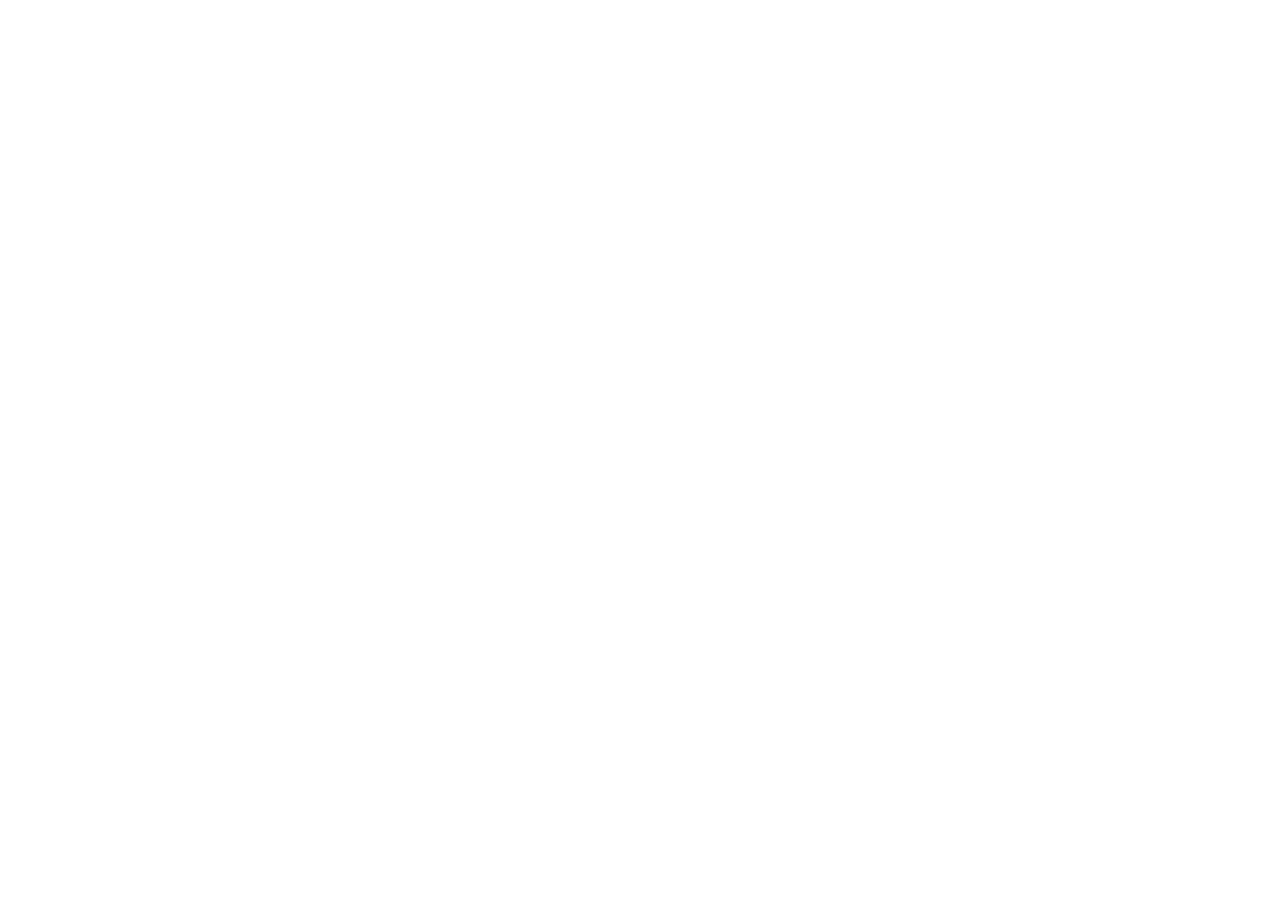
==== index.html @ 369bf156 "初始化项目" ====
<!DOCTYPE html>
<html lang="en">

<head>
    <meta charset="UTF-8">
    <meta name="viewport" content="width=device-width, initial-scale=1.0">
    <meta http-equiv="X-UA-Compatible" content="ie=edge">
    <title>Document</title>
</head>

<body>

</body>

</html>
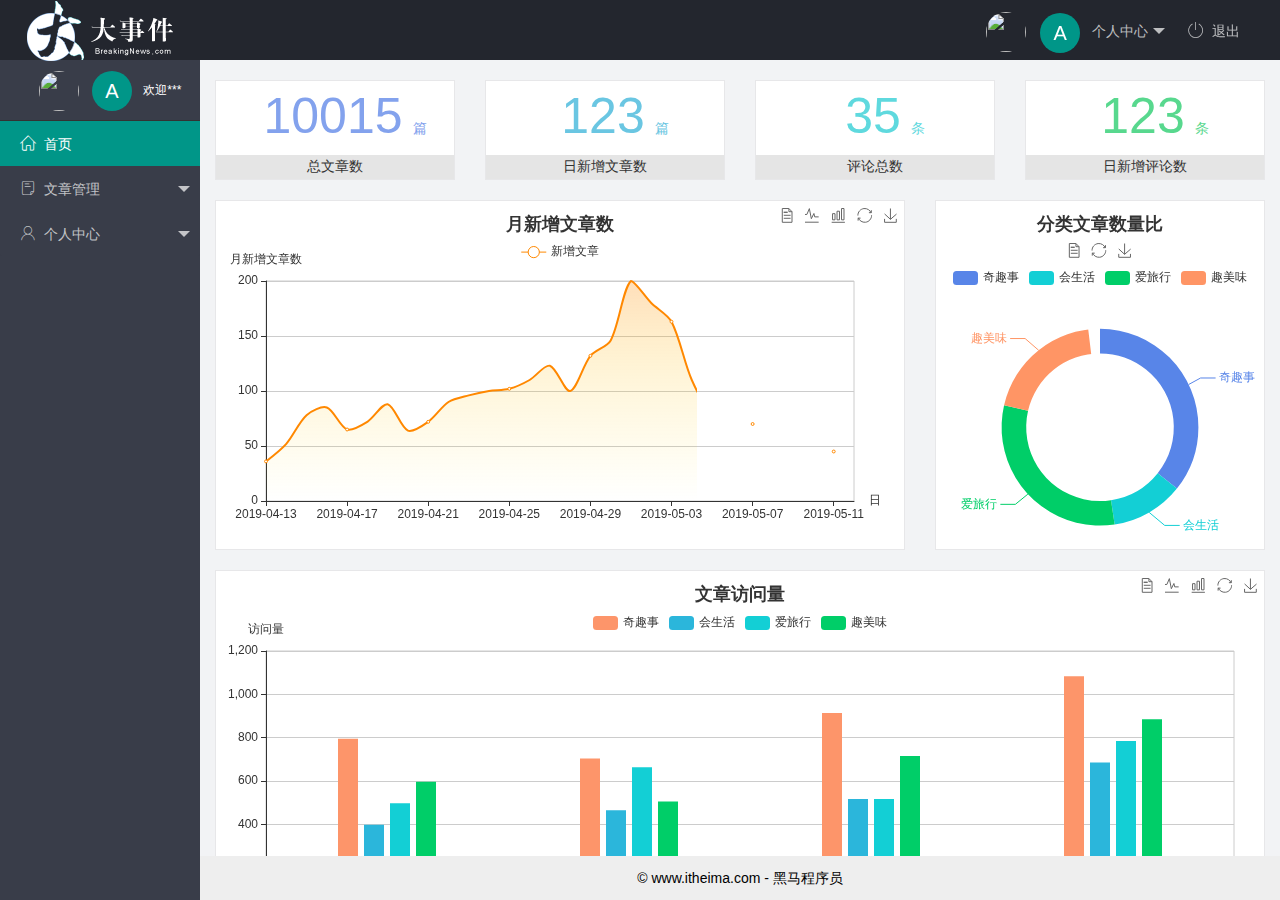
==== commit c6e586c5: "首页功能开发完成" ====
--- a/index.html
+++ b/index.html
@@ -2,14 +2,99 @@
 <html lang="en">
 
 <head>
-    <meta charset="UTF-8">
-    <meta name="viewport" content="width=device-width, initial-scale=1.0">
-    <meta http-equiv="X-UA-Compatible" content="ie=edge">
-    <title>Document</title>
+    <meta charset="UTF-8" />
+    <meta name="viewport" content="width=device-width, initial-scale=1.0" />
+    <title>后台主页</title>
+    <!-- 导入 layui 的样式表 -->
+    <link rel="stylesheet" href="assets/lib/layui/css/layui.css" />
+    <link rel="stylesheet" href="assets/css/index.css">
+    <link rel="stylesheet" href="assets/fonts/iconfont.css">
 </head>
 
-<body>
+<body class="layui-layout-body">
+    <div class="layui-layout layui-layout-admin">
+        <div class="layui-header">
+            <div class="layui-logo">
+                <img src="assets/images/logo.png" alt="" />
+            </div>
+            <!-- 头部区域（可配合layui已有的水平导航） -->
+            <ul class="layui-nav layui-layout-right">
+                <li class="layui-nav-item">
+                    <a href="javascript:;" class="userinfo">
+                        <img src="http://t.cn/RCzsdCq" class="layui-nav-img" />
+                        <span class="text-avatar">A</span>
+                        个人中心
+                    </a>
+                    <dl class="layui-nav-child">
+                        <dd><a href="">基本资料</a></dd>
+                        <dd><a href="">更换头像</a></dd>
+                        <dd><a href="">重置密码</a></dd>
+                    </dl>
+                </li>
+                <li class="layui-nav-item"><a href="javascript:;" id="loginOut"><span
+                            class="iconfont icon-tuichu"></span>退出</a></li>
+            </ul>
+        </div>
 
+        <div class="layui-side layui-bg-black">
+            <div class="layui-side-scroll">
+                <div class="userinfo">
+                    <img src="http://t.cn/RCzsdCq" class="layui-nav-img" />
+                    <span class="text-avatar">A</span>
+                    <span class="text-inner">欢迎***</span>
+                </div>
+                <!-- 左侧导航区域（可配合layui已有的垂直导航） -->
+                <ul class="layui-nav layui-nav-tree" lay-shrink="all">
+                    <li class="layui-nav-item layui-this">
+                        <a href="home/dashboard.html" target="fm"><span class="iconfont icon-home"></span>首页</a>
+                    </li>
+                    <li class="layui-nav-item">
+                        <a class="" href="javascript:;"><span class="iconfont icon-16"></span>文章管理</a>
+                        <dl class="layui-nav-child">
+                            <dd>
+                                <a href="javascript:;"><i class="layui-icon layui-icon-app"></i> 文章类别</a>
+                            </dd>
+                            <dd>
+                                <a href="javascript:;"><i class="layui-icon layui-icon-list"></i> 文章列表</a>
+                            </dd>
+                            <dd>
+                                <a href="javascript:;"><i class="layui-icon layui-icon-release"></i> 发布文章</a>
+                            </dd>
+                        </dl>
+                    </li>
+                    <li class="layui-nav-item">
+                        <a href="javascript:;"><span class="iconfont icon-user"></span>个人中心</a>
+                        <dl class="layui-nav-child">
+                            <dd>
+                                <a href="javascript:;"><i class="layui-icon layui-icon-file-b"></i> 基本资料</a>
+                            </dd>
+                            <dd>
+                                <a href="javascript:;"><i class="layui-icon layui-icon-face-smile-b"></i> 更换头像</a>
+                            </dd>
+                            <dd>
+                                <a href="javascript:;"><i class="layui-icon layui-icon-password"></i> 重置密码</a>
+                            </dd>
+                        </dl>
+                    </li>
+                </ul>
+            </div>
+        </div>
+
+        <div class="layui-body">
+            <!-- 内容主体区域 -->
+            <iframe src="home/dashboard.html" name="fm" frameborder="0"></iframe>
+        </div>
+
+        <div class="layui-footer">
+            <!-- 底部固定区域 -->
+            © www.itheima.com - 黑马程序员
+        </div>
+    </div>
+    <!-- 导入 layui 的JS文件 -->
+    <script src="assets/lib/layui/layui.all.js"></script>
+    <script src="assets/lib/jquery.js"></script>
+    <script src="assets/js/baseAPI.js"></script>
+    <script src="assets/js/index.js"></script>
 </body>
 
 </html>--- a/assets/lib/layui/css/layui.css
+++ b/assets/lib/layui/css/layui.css
@@ -0,0 +1,2 @@
+/** layui-v2.5.5 MIT License By https://www.layui.com */
+ .layui-inline,img{display:inline-block;vertical-align:middle}h1,h2,h3,h4,h5,h6{font-weight:400}.layui-edge,.layui-header,.layui-inline,.layui-main{position:relative}.layui-body,.layui-edge,.layui-elip{overflow:hidden}.layui-btn,.layui-edge,.layui-inline,img{vertical-align:middle}.layui-btn,.layui-disabled,.layui-icon,.layui-unselect{-moz-user-select:none;-webkit-user-select:none;-ms-user-select:none}.layui-elip,.layui-form-checkbox span,.layui-form-pane .layui-form-label{text-overflow:ellipsis;white-space:nowrap}.layui-breadcrumb,.layui-tree-btnGroup{visibility:hidden}blockquote,body,button,dd,div,dl,dt,form,h1,h2,h3,h4,h5,h6,input,li,ol,p,pre,td,textarea,th,ul{margin:0;padding:0;-webkit-tap-highlight-color:rgba(0,0,0,0)}a:active,a:hover{outline:0}img{border:none}li{list-style:none}table{border-collapse:collapse;border-spacing:0}h4,h5,h6{font-size:100%}button,input,optgroup,option,select,textarea{font-family:inherit;font-size:inherit;font-style:inherit;font-weight:inherit;outline:0}pre{white-space:pre-wrap;white-space:-moz-pre-wrap;white-space:-pre-wrap;white-space:-o-pre-wrap;word-wrap:break-word}body{line-height:24px;font:14px Helvetica Neue,Helvetica,PingFang SC,Tahoma,Arial,sans-serif}hr{height:1px;margin:10px 0;border:0;clear:both}a{color:#333;text-decoration:none}a:hover{color:#777}a cite{font-style:normal;*cursor:pointer}.layui-border-box,.layui-border-box *{box-sizing:border-box}.layui-box,.layui-box *{box-sizing:content-box}.layui-clear{clear:both;*zoom:1}.layui-clear:after{content:'\20';clear:both;*zoom:1;display:block;height:0}.layui-inline{*display:inline;*zoom:1}.layui-edge{display:inline-block;width:0;height:0;border-width:6px;border-style:dashed;border-color:transparent}.layui-edge-top{top:-4px;border-bottom-color:#999;border-bottom-style:solid}.layui-edge-right{border-left-color:#999;border-left-style:solid}.layui-edge-bottom{top:2px;border-top-color:#999;border-top-style:solid}.layui-edge-left{border-right-color:#999;border-right-style:solid}.layui-disabled,.layui-disabled:hover{color:#d2d2d2!important;cursor:not-allowed!important}.layui-circle{border-radius:100%}.layui-show{display:block!important}.layui-hide{display:none!important}@font-face{font-family:layui-icon;src:url(../font/iconfont.eot?v=250);src:url(../font/iconfont.eot?v=250#iefix) format('embedded-opentype'),url(../font/iconfont.woff2?v=250) format('woff2'),url(../font/iconfont.woff?v=250) format('woff'),url(../font/iconfont.ttf?v=250) format('truetype'),url(../font/iconfont.svg?v=250#layui-icon) format('svg')}.layui-icon{font-family:layui-icon!important;font-size:16px;font-style:normal;-webkit-font-smoothing:antialiased;-moz-osx-font-smoothing:grayscale}.layui-icon-reply-fill:before{content:"\e611"}.layui-icon-set-fill:before{content:"\e614"}.layui-icon-menu-fill:before{content:"\e60f"}.layui-icon-search:before{content:"\e615"}.layui-icon-share:before{content:"\e641"}.layui-icon-set-sm:before{content:"\e620"}.layui-icon-engine:before{content:"\e628"}.layui-icon-close:before{content:"\1006"}.layui-icon-close-fill:before{content:"\1007"}.layui-icon-chart-screen:before{content:"\e629"}.layui-icon-star:before{content:"\e600"}.layui-icon-circle-dot:before{content:"\e617"}.layui-icon-chat:before{content:"\e606"}.layui-icon-release:before{content:"\e609"}.layui-icon-list:before{content:"\e60a"}.layui-icon-chart:before{content:"\e62c"}.layui-icon-ok-circle:before{content:"\1005"}.layui-icon-layim-theme:before{content:"\e61b"}.layui-icon-table:before{content:"\e62d"}.layui-icon-right:before{content:"\e602"}.layui-icon-left:before{content:"\e603"}.layui-icon-cart-simple:before{content:"\e698"}.layui-icon-face-cry:before{content:"\e69c"}.layui-icon-face-smile:before{content:"\e6af"}.layui-icon-survey:before{content:"\e6b2"}.layui-icon-tree:before{content:"\e62e"}.layui-icon-upload-circle:before{content:"\e62f"}.layui-icon-add-circle:before{content:"\e61f"}.layui-icon-download-circle:before{content:"\e601"}.layui-icon-templeate-1:before{content:"\e630"}.layui-icon-util:before{content:"\e631"}.layui-icon-face-surprised:before{content:"\e664"}.layui-icon-edit:before{content:"\e642"}.layui-icon-speaker:before{content:"\e645"}.layui-icon-down:before{content:"\e61a"}.layui-icon-file:before{content:"\e621"}.layui-icon-layouts:before{content:"\e632"}.layui-icon-rate-half:before{content:"\e6c9"}.layui-icon-add-circle-fine:before{content:"\e608"}.layui-icon-prev-circle:before{content:"\e633"}.layui-icon-read:before{content:"\e705"}.layui-icon-404:before{content:"\e61c"}.layui-icon-carousel:before{content:"\e634"}.layui-icon-help:before{content:"\e607"}.layui-icon-code-circle:before{content:"\e635"}.layui-icon-water:before{content:"\e636"}.layui-icon-username:before{content:"\e66f"}.layui-icon-find-fill:before{content:"\e670"}.layui-icon-about:before{content:"\e60b"}.layui-icon-location:before{content:"\e715"}.layui-icon-up:before{content:"\e619"}.layui-icon-pause:before{content:"\e651"}.layui-icon-date:before{content:"\e637"}.layui-icon-layim-uploadfile:before{content:"\e61d"}.layui-icon-delete:before{content:"\e640"}.layui-icon-play:before{content:"\e652"}.layui-icon-top:before{content:"\e604"}.layui-icon-friends:before{content:"\e612"}.layui-icon-refresh-3:before{content:"\e9aa"}.layui-icon-ok:before{content:"\e605"}.layui-icon-layer:before{content:"\e638"}.layui-icon-face-smile-fine:before{content:"\e60c"}.layui-icon-dollar:before{content:"\e659"}.layui-icon-group:before{content:"\e613"}.layui-icon-layim-download:before{content:"\e61e"}.layui-icon-picture-fine:before{content:"\e60d"}.layui-icon-link:before{content:"\e64c"}.layui-icon-diamond:before{content:"\e735"}.layui-icon-log:before{content:"\e60e"}.layui-icon-rate-solid:before{content:"\e67a"}.layui-icon-fonts-del:before{content:"\e64f"}.layui-icon-unlink:before{content:"\e64d"}.layui-icon-fonts-clear:before{content:"\e639"}.layui-icon-triangle-r:before{content:"\e623"}.layui-icon-circle:before{content:"\e63f"}.layui-icon-radio:before{content:"\e643"}.layui-icon-align-center:before{content:"\e647"}.layui-icon-align-right:before{content:"\e648"}.layui-icon-align-left:before{content:"\e649"}.layui-icon-loading-1:before{content:"\e63e"}.layui-icon-return:before{content:"\e65c"}.layui-icon-fonts-strong:before{content:"\e62b"}.layui-icon-upload:before{content:"\e67c"}.layui-icon-dialogue:before{content:"\e63a"}.layui-icon-video:before{content:"\e6ed"}.layui-icon-headset:before{content:"\e6fc"}.layui-icon-cellphone-fine:before{content:"\e63b"}.layui-icon-add-1:before{content:"\e654"}.layui-icon-face-smile-b:before{content:"\e650"}.layui-icon-fonts-html:before{content:"\e64b"}.layui-icon-form:before{content:"\e63c"}.layui-icon-cart:before{content:"\e657"}.layui-icon-camera-fill:before{content:"\e65d"}.layui-icon-tabs:before{content:"\e62a"}.layui-icon-fonts-code:before{content:"\e64e"}.layui-icon-fire:before{content:"\e756"}.layui-icon-set:before{content:"\e716"}.layui-icon-fonts-u:before{content:"\e646"}.layui-icon-triangle-d:before{content:"\e625"}.layui-icon-tips:before{content:"\e702"}.layui-icon-picture:before{content:"\e64a"}.layui-icon-more-vertical:before{content:"\e671"}.layui-icon-flag:before{content:"\e66c"}.layui-icon-loading:before{content:"\e63d"}.layui-icon-fonts-i:before{content:"\e644"}.layui-icon-refresh-1:before{content:"\e666"}.layui-icon-rmb:before{content:"\e65e"}.layui-icon-home:before{content:"\e68e"}.layui-icon-user:before{content:"\e770"}.layui-icon-notice:before{content:"\e667"}.layui-icon-login-weibo:before{content:"\e675"}.layui-icon-voice:before{content:"\e688"}.layui-icon-upload-drag:before{content:"\e681"}.layui-icon-login-qq:before{content:"\e676"}.layui-icon-snowflake:before{content:"\e6b1"}.layui-icon-file-b:before{content:"\e655"}.layui-icon-template:before{content:"\e663"}.layui-icon-auz:before{content:"\e672"}.layui-icon-console:before{content:"\e665"}.layui-icon-app:before{content:"\e653"}.layui-icon-prev:before{content:"\e65a"}.layui-icon-website:before{content:"\e7ae"}.layui-icon-next:before{content:"\e65b"}.layui-icon-component:before{content:"\e857"}.layui-icon-more:before{content:"\e65f"}.layui-icon-login-wechat:before{content:"\e677"}.layui-icon-shrink-right:before{content:"\e668"}.layui-icon-spread-left:before{content:"\e66b"}.layui-icon-camera:before{content:"\e660"}.layui-icon-note:before{content:"\e66e"}.layui-icon-refresh:before{content:"\e669"}.layui-icon-female:before{content:"\e661"}.layui-icon-male:before{content:"\e662"}.layui-icon-password:before{content:"\e673"}.layui-icon-senior:before{content:"\e674"}.layui-icon-theme:before{content:"\e66a"}.layui-icon-tread:before{content:"\e6c5"}.layui-icon-praise:before{content:"\e6c6"}.layui-icon-star-fill:before{content:"\e658"}.layui-icon-rate:before{content:"\e67b"}.layui-icon-template-1:before{content:"\e656"}.layui-icon-vercode:before{content:"\e679"}.layui-icon-cellphone:before{content:"\e678"}.layui-icon-screen-full:before{content:"\e622"}.layui-icon-screen-restore:before{content:"\e758"}.layui-icon-cols:before{content:"\e610"}.layui-icon-export:before{content:"\e67d"}.layui-icon-print:before{content:"\e66d"}.layui-icon-slider:before{content:"\e714"}.layui-icon-addition:before{content:"\e624"}.layui-icon-subtraction:before{content:"\e67e"}.layui-icon-service:before{content:"\e626"}.layui-icon-transfer:before{content:"\e691"}.layui-main{width:1140px;margin:0 auto}.layui-header{z-index:1000;height:60px}.layui-header a:hover{transition:all .5s;-webkit-transition:all .5s}.layui-side{position:fixed;left:0;top:0;bottom:0;z-index:999;width:200px;overflow-x:hidden}.layui-side-scroll{position:relative;width:220px;height:100%;overflow-x:hidden}.layui-body{position:absolute;left:200px;right:0;top:0;bottom:0;z-index:998;width:auto;overflow-y:auto;box-sizing:border-box}.layui-layout-body{overflow:hidden}.layui-layout-admin .layui-header{background-color:#23262E}.layui-layout-admin .layui-side{top:60px;width:200px;overflow-x:hidden}.layui-layout-admin .layui-body{position:fixed;top:60px;bottom:44px}.layui-layout-admin .layui-main{width:auto;margin:0 15px}.layui-layout-admin .layui-footer{position:fixed;left:200px;right:0;bottom:0;height:44px;line-height:44px;padding:0 15px;background-color:#eee}.layui-layout-admin .layui-logo{position:absolute;left:0;top:0;width:200px;height:100%;line-height:60px;text-align:center;color:#009688;font-size:16px}.layui-layout-admin .layui-header .layui-nav{background:0 0}.layui-layout-left{position:absolute!important;left:200px;top:0}.layui-layout-right{position:absolute!important;right:0;top:0}.layui-container{position:relative;margin:0 auto;padding:0 15px;box-sizing:border-box}.layui-fluid{position:relative;margin:0 auto;padding:0 15px}.layui-row:after,.layui-row:before{content:'';display:block;clear:both}.layui-col-lg1,.layui-col-lg10,.layui-col-lg11,.layui-col-lg12,.layui-col-lg2,.layui-col-lg3,.layui-col-lg4,.layui-col-lg5,.layui-col-lg6,.layui-col-lg7,.layui-col-lg8,.layui-col-lg9,.layui-col-md1,.layui-col-md10,.layui-col-md11,.layui-col-md12,.layui-col-md2,.layui-col-md3,.layui-col-md4,.layui-col-md5,.layui-col-md6,.layui-col-md7,.layui-col-md8,.layui-col-md9,.layui-col-sm1,.layui-col-sm10,.layui-col-sm11,.layui-col-sm12,.layui-col-sm2,.layui-col-sm3,.layui-col-sm4,.layui-col-sm5,.layui-col-sm6,.layui-col-sm7,.layui-col-sm8,.layui-col-sm9,.layui-col-xs1,.layui-col-xs10,.layui-col-xs11,.layui-col-xs12,.layui-col-xs2,.layui-col-xs3,.layui-col-xs4,.layui-col-xs5,.layui-col-xs6,.layui-col-xs7,.layui-col-xs8,.layui-col-xs9{position:relative;display:block;box-sizing:border-box}.layui-col-xs1,.layui-col-xs10,.layui-col-xs11,.layui-col-xs12,.layui-col-xs2,.layui-col-xs3,.layui-col-xs4,.layui-col-xs5,.layui-col-xs6,.layui-col-xs7,.layui-col-xs8,.layui-col-xs9{float:left}.layui-col-xs1{width:8.33333333%}.layui-col-xs2{width:16.66666667%}.layui-col-xs3{width:25%}.layui-col-xs4{width:33.33333333%}.layui-col-xs5{width:41.66666667%}.layui-col-xs6{width:50%}.layui-col-xs7{width:58.33333333%}.layui-col-xs8{width:66.66666667%}.layui-col-xs9{width:75%}.layui-col-xs10{width:83.33333333%}.layui-col-xs11{width:91.66666667%}.layui-col-xs12{width:100%}.layui-col-xs-offset1{margin-left:8.33333333%}.layui-col-xs-offset2{margin-left:16.66666667%}.layui-col-xs-offset3{margin-left:25%}.layui-col-xs-offset4{margin-left:33.33333333%}.layui-col-xs-offset5{margin-left:41.66666667%}.layui-col-xs-offset6{margin-left:50%}.layui-col-xs-offset7{margin-left:58.33333333%}.layui-col-xs-offset8{margin-left:66.66666667%}.layui-col-xs-offset9{margin-left:75%}.layui-col-xs-offset10{margin-left:83.33333333%}.layui-col-xs-offset11{margin-left:91.66666667%}.layui-col-xs-offset12{margin-left:100%}@media screen and (max-width:768px){.layui-hide-xs{display:none!important}.layui-show-xs-block{display:block!important}.layui-show-xs-inline{display:inline!important}.layui-show-xs-inline-block{display:inline-block!important}}@media screen and (min-width:768px){.layui-container{width:750px}.layui-hide-sm{display:none!important}.layui-show-sm-block{display:block!important}.layui-show-sm-inline{display:inline!important}.layui-show-sm-inline-block{display:inline-block!important}.layui-col-sm1,.layui-col-sm10,.layui-col-sm11,.layui-col-sm12,.layui-col-sm2,.layui-col-sm3,.layui-col-sm4,.layui-col-sm5,.layui-col-sm6,.layui-col-sm7,.layui-col-sm8,.layui-col-sm9{float:left}.layui-col-sm1{width:8.33333333%}.layui-col-sm2{width:16.66666667%}.layui-col-sm3{width:25%}.layui-col-sm4{width:33.33333333%}.layui-col-sm5{width:41.66666667%}.layui-col-sm6{width:50%}.layui-col-sm7{width:58.33333333%}.layui-col-sm8{width:66.66666667%}.layui-col-sm9{width:75%}.layui-col-sm10{width:83.33333333%}.layui-col-sm11{width:91.66666667%}.layui-col-sm12{width:100%}.layui-col-sm-offset1{margin-left:8.33333333%}.layui-col-sm-offset2{margin-left:16.66666667%}.layui-col-sm-offset3{margin-left:25%}.layui-col-sm-offset4{margin-left:33.33333333%}.layui-col-sm-offset5{margin-left:41.66666667%}.layui-col-sm-offset6{margin-left:50%}.layui-col-sm-offset7{margin-left:58.33333333%}.layui-col-sm-offset8{margin-left:66.66666667%}.layui-col-sm-offset9{margin-left:75%}.layui-col-sm-offset10{margin-left:83.33333333%}.layui-col-sm-offset11{margin-left:91.66666667%}.layui-col-sm-offset12{margin-left:100%}}@media screen and (min-width:992px){.layui-container{width:970px}.layui-hide-md{display:none!important}.layui-show-md-block{display:block!important}.layui-show-md-inline{display:inline!important}.layui-show-md-inline-block{display:inline-block!important}.layui-col-md1,.layui-col-md10,.layui-col-md11,.layui-col-md12,.layui-col-md2,.layui-col-md3,.layui-col-md4,.layui-col-md5,.layui-col-md6,.layui-col-md7,.layui-col-md8,.layui-col-md9{float:left}.layui-col-md1{width:8.33333333%}.layui-col-md2{width:16.66666667%}.layui-col-md3{width:25%}.layui-col-md4{width:33.33333333%}.layui-col-md5{width:41.66666667%}.layui-col-md6{width:50%}.layui-col-md7{width:58.33333333%}.layui-col-md8{width:66.66666667%}.layui-col-md9{width:75%}.layui-col-md10{width:83.33333333%}.layui-col-md11{width:91.66666667%}.layui-col-md12{width:100%}.layui-col-md-offset1{margin-left:8.33333333%}.layui-col-md-offset2{margin-left:16.66666667%}.layui-col-md-offset3{margin-left:25%}.layui-col-md-offset4{margin-left:33.33333333%}.layui-col-md-offset5{margin-left:41.66666667%}.layui-col-md-offset6{margin-left:50%}.layui-col-md-offset7{margin-left:58.33333333%}.layui-col-md-offset8{margin-left:66.66666667%}.layui-col-md-offset9{margin-left:75%}.layui-col-md-offset10{margin-left:83.33333333%}.layui-col-md-offset11{margin-left:91.66666667%}.layui-col-md-offset12{margin-left:100%}}@media screen and (min-width:1200px){.layui-container{width:1170px}.layui-hide-lg{display:none!important}.layui-show-lg-block{display:block!important}.layui-show-lg-inline{display:inline!important}.layui-show-lg-inline-block{display:inline-block!important}.layui-col-lg1,.layui-col-lg10,.layui-col-lg11,.layui-col-lg12,.layui-col-lg2,.layui-col-lg3,.layui-col-lg4,.layui-col-lg5,.layui-col-lg6,.layui-col-lg7,.layui-col-lg8,.layui-col-lg9{float:left}.layui-col-lg1{width:8.33333333%}.layui-col-lg2{width:16.66666667%}.layui-col-lg3{width:25%}.layui-col-lg4{width:33.33333333%}.layui-col-lg5{width:41.66666667%}.layui-col-lg6{width:50%}.layui-col-lg7{width:58.33333333%}.layui-col-lg8{width:66.66666667%}.layui-col-lg9{width:75%}.layui-col-lg10{width:83.33333333%}.layui-col-lg11{width:91.66666667%}.layui-col-lg12{width:100%}.layui-col-lg-offset1{margin-left:8.33333333%}.layui-col-lg-offset2{margin-left:16.66666667%}.layui-col-lg-offset3{margin-left:25%}.layui-col-lg-offset4{margin-left:33.33333333%}.layui-col-lg-offset5{margin-left:41.66666667%}.layui-col-lg-offset6{margin-left:50%}.layui-col-lg-offset7{margin-left:58.33333333%}.layui-col-lg-offset8{margin-left:66.66666667%}.layui-col-lg-offset9{margin-left:75%}.layui-col-lg-offset10{margin-left:83.33333333%}.layui-col-lg-offset11{margin-left:91.66666667%}.layui-col-lg-offset12{margin-left:100%}}.layui-col-space1{margin:-.5px}.layui-col-space1>*{padding:.5px}.layui-col-space3{margin:-1.5px}.layui-col-space3>*{padding:1.5px}.layui-col-space5{margin:-2.5px}.layui-col-space5>*{padding:2.5px}.layui-col-space8{margin:-3.5px}.layui-col-space8>*{padding:3.5px}.layui-col-space10{margin:-5px}.layui-col-space10>*{padding:5px}.layui-col-space12{margin:-6px}.layui-col-space12>*{padding:6px}.layui-col-space15{margin:-7.5px}.layui-col-space15>*{padding:7.5px}.layui-col-space18{margin:-9px}.layui-col-space18>*{padding:9px}.layui-col-space20{margin:-10px}.layui-col-space20>*{padding:10px}.layui-col-space22{margin:-11px}.layui-col-space22>*{padding:11px}.layui-col-space25{margin:-12.5px}.layui-col-space25>*{padding:12.5px}.layui-col-space30{margin:-15px}.layui-col-space30>*{padding:15px}.layui-btn,.layui-input,.layui-select,.layui-textarea,.layui-upload-button{outline:0;-webkit-appearance:none;transition:all .3s;-webkit-transition:all .3s;box-sizing:border-box}.layui-elem-quote{margin-bottom:10px;padding:15px;line-height:22px;border-left:5px solid #009688;border-radius:0 2px 2px 0;background-color:#f2f2f2}.layui-quote-nm{border-style:solid;border-width:1px 1px 1px 5px;background:0 0}.layui-elem-field{margin-bottom:10px;padding:0;border-width:1px;border-style:solid}.layui-elem-field legend{margin-left:20px;padding:0 10px;font-size:20px;font-weight:300}.layui-field-title{margin:10px 0 20px;border-width:1px 0 0}.layui-field-box{padding:10px 15px}.layui-field-title .layui-field-box{padding:10px 0}.layui-progress{position:relative;height:6px;border-radius:20px;background-color:#e2e2e2}.layui-progress-bar{position:absolute;left:0;top:0;width:0;max-width:100%;height:6px;border-radius:20px;text-align:right;background-color:#5FB878;transition:all .3s;-webkit-transition:all .3s}.layui-progress-big,.layui-progress-big .layui-progress-bar{height:18px;line-height:18px}.layui-progress-text{position:relative;top:-20px;line-height:18px;font-size:12px;color:#666}.layui-progress-big .layui-progress-text{position:static;padding:0 10px;color:#fff}.layui-collapse{border-width:1px;border-style:solid;border-radius:2px}.layui-colla-content,.layui-colla-item{border-top-width:1px;border-top-style:solid}.layui-colla-item:first-child{border-top:none}.layui-colla-title{position:relative;height:42px;line-height:42px;padding:0 15px 0 35px;color:#333;background-color:#f2f2f2;cursor:pointer;font-size:14px;overflow:hidden}.layui-colla-content{display:none;padding:10px 15px;line-height:22px;color:#666}.layui-colla-icon{position:absolute;left:15px;top:0;font-size:14px}.layui-card{margin-bottom:15px;border-radius:2px;background-color:#fff;box-shadow:0 1px 2px 0 rgba(0,0,0,.05)}.layui-card:last-child{margin-bottom:0}.layui-card-header{position:relative;height:42px;line-height:42px;padding:0 15px;border-bottom:1px solid #f6f6f6;color:#333;border-radius:2px 2px 0 0;font-size:14px}.layui-bg-black,.layui-bg-blue,.layui-bg-cyan,.layui-bg-green,.layui-bg-orange,.layui-bg-red{color:#fff!important}.layui-card-body{position:relative;padding:10px 15px;line-height:24px}.layui-card-body[pad15]{padding:15px}.layui-card-body[pad20]{padding:20px}.layui-card-body .layui-table{margin:5px 0}.layui-card .layui-tab{margin:0}.layui-panel-window{position:relative;padding:15px;border-radius:0;border-top:5px solid #E6E6E6;background-color:#fff}.layui-auxiliar-moving{position:fixed;left:0;right:0;top:0;bottom:0;width:100%;height:100%;background:0 0;z-index:9999999999}.layui-form-label,.layui-form-mid,.layui-form-select,.layui-input-block,.layui-input-inline,.layui-textarea{position:relative}.layui-bg-red{background-color:#FF5722!important}.layui-bg-orange{background-color:#FFB800!important}.layui-bg-green{background-color:#009688!important}.layui-bg-cyan{background-color:#2F4056!important}.layui-bg-blue{background-color:#1E9FFF!important}.layui-bg-black{background-color:#393D49!important}.layui-bg-gray{background-color:#eee!important;color:#666!important}.layui-badge-rim,.layui-colla-content,.layui-colla-item,.layui-collapse,.layui-elem-field,.layui-form-pane .layui-form-item[pane],.layui-form-pane .layui-form-label,.layui-input,.layui-layedit,.layui-layedit-tool,.layui-quote-nm,.layui-select,.layui-tab-bar,.layui-tab-card,.layui-tab-title,.layui-tab-title .layui-this:after,.layui-textarea{border-color:#e6e6e6}.layui-timeline-item:before,hr{background-color:#e6e6e6}.layui-text{line-height:22px;font-size:14px;color:#666}.layui-text h1,.layui-text h2,.layui-text h3{font-weight:500;color:#333}.layui-text h1{font-size:30px}.layui-text h2{font-size:24px}.layui-text h3{font-size:18px}.layui-text a:not(.layui-btn){color:#01AAED}.layui-text a:not(.layui-btn):hover{text-decoration:underline}.layui-text ul{padding:5px 0 5px 15px}.layui-text ul li{margin-top:5px;list-style-type:disc}.layui-text em,.layui-word-aux{color:#999!important;padding:0 5px!important}.layui-btn{display:inline-block;height:38px;line-height:38px;padding:0 18px;background-color:#009688;color:#fff;white-space:nowrap;text-align:center;font-size:14px;border:none;border-radius:2px;cursor:pointer}.layui-btn:hover{opacity:.8;filter:alpha(opacity=80);color:#fff}.layui-btn:active{opacity:1;filter:alpha(opacity=100)}.layui-btn+.layui-btn{margin-left:10px}.layui-btn-container{font-size:0}.layui-btn-container .layui-btn{margin-right:10px;margin-bottom:10px}.layui-btn-container .layui-btn+.layui-btn{margin-left:0}.layui-table .layui-btn-container .layui-btn{margin-bottom:9px}.layui-btn-radius{border-radius:100px}.layui-btn .layui-icon{margin-right:3px;font-size:18px;vertical-align:bottom;vertical-align:middle\9}.layui-btn-primary{border:1px solid #C9C9C9;background-color:#fff;color:#555}.layui-btn-primary:hover{border-color:#009688;color:#333}.layui-btn-normal{background-color:#1E9FFF}.layui-btn-warm{background-color:#FFB800}.layui-btn-danger{background-color:#FF5722}.layui-btn-checked{background-color:#5FB878}.layui-btn-disabled,.layui-btn-disabled:active,.layui-btn-disabled:hover{border:1px solid #e6e6e6;background-color:#FBFBFB;color:#C9C9C9;cursor:not-allowed;opacity:1}.layui-btn-lg{height:44px;line-height:44px;padding:0 25px;font-size:16px}.layui-btn-sm{height:30px;line-height:30px;padding:0 10px;font-size:12px}.layui-btn-sm i{font-size:16px!important}.layui-btn-xs{height:22px;line-height:22px;padding:0 5px;font-size:12px}.layui-btn-xs i{font-size:14px!important}.layui-btn-group{display:inline-block;vertical-align:middle;font-size:0}.layui-btn-group .layui-btn{margin-left:0!important;margin-right:0!important;border-left:1px solid rgba(255,255,255,.5);border-radius:0}.layui-btn-group .layui-btn-primary{border-left:none}.layui-btn-group .layui-btn-primary:hover{border-color:#C9C9C9;color:#009688}.layui-btn-group .layui-btn:first-child{border-left:none;border-radius:2px 0 0 2px}.layui-btn-group .layui-btn-primary:first-child{border-left:1px solid #c9c9c9}.layui-btn-group .layui-btn:last-child{border-radius:0 2px 2px 0}.layui-btn-group .layui-btn+.layui-btn{margin-left:0}.layui-btn-group+.layui-btn-group{margin-left:10px}.layui-btn-fluid{width:100%}.layui-input,.layui-select,.layui-textarea{height:38px;line-height:1.3;line-height:38px\9;border-width:1px;border-style:solid;background-color:#fff;border-radius:2px}.layui-input::-webkit-input-placeholder,.layui-select::-webkit-input-placeholder,.layui-textarea::-webkit-input-placeholder{line-height:1.3}.layui-input,.layui-textarea{display:block;width:100%;padding-left:10px}.layui-input:hover,.layui-textarea:hover{border-color:#D2D2D2!important}.layui-input:focus,.layui-textarea:focus{border-color:#C9C9C9!important}.layui-textarea{min-height:100px;height:auto;line-height:20px;padding:6px 10px;resize:vertical}.layui-select{padding:0 10px}.layui-form input[type=checkbox],.layui-form input[type=radio],.layui-form select{display:none}.layui-form [lay-ignore]{display:initial}.layui-form-item{margin-bottom:15px;clear:both;*zoom:1}.layui-form-item:after{content:'\20';clear:both;*zoom:1;display:block;height:0}.layui-form-label{float:left;display:block;padding:9px 15px;width:80px;font-weight:400;line-height:20px;text-align:right}.layui-form-label-col{display:block;float:none;padding:9px 0;line-height:20px;text-align:left}.layui-form-item .layui-inline{margin-bottom:5px;margin-right:10px}.layui-input-block{margin-left:110px;min-height:36px}.layui-input-inline{display:inline-block;vertical-align:middle}.layui-form-item .layui-input-inline{float:left;width:190px;margin-right:10px}.layui-form-text .layui-input-inline{width:auto}.layui-form-mid{float:left;display:block;padding:9px 0!important;line-height:20px;margin-right:10px}.layui-form-danger+.layui-form-select .layui-input,.layui-form-danger:focus{border-color:#FF5722!important}.layui-form-select .layui-input{padding-right:30px;cursor:pointer}.layui-form-select .layui-edge{position:absolute;right:10px;top:50%;margin-top:-3px;cursor:pointer;border-width:6px;border-top-color:#c2c2c2;border-top-style:solid;transition:all .3s;-webkit-transition:all .3s}.layui-form-select dl{display:none;position:absolute;left:0;top:42px;padding:5px 0;z-index:899;min-width:100%;border:1px solid #d2d2d2;max-height:300px;overflow-y:auto;background-color:#fff;border-radius:2px;box-shadow:0 2px 4px rgba(0,0,0,.12);box-sizing:border-box}.layui-form-select dl dd,.layui-form-select dl dt{padding:0 10px;line-height:36px;white-space:nowrap;overflow:hidden;text-overflow:ellipsis}.layui-form-select dl dt{font-size:12px;color:#999}.layui-form-select dl dd{cursor:pointer}.layui-form-select dl dd:hover{background-color:#f2f2f2;-webkit-transition:.5s all;transition:.5s all}.layui-form-select .layui-select-group dd{padding-left:20px}.layui-form-select dl dd.layui-select-tips{padding-left:10px!important;color:#999}.layui-form-select dl dd.layui-this{background-color:#5FB878;color:#fff}.layui-form-checkbox,.layui-form-select dl dd.layui-disabled{background-color:#fff}.layui-form-selected dl{display:block}.layui-form-checkbox,.layui-form-checkbox *,.layui-form-switch{display:inline-block;vertical-align:middle}.layui-form-selected .layui-edge{margin-top:-9px;-webkit-transform:rotate(180deg);transform:rotate(180deg);margin-top:-3px\9}:root .layui-form-selected .layui-edge{margin-top:-9px\0/IE9}.layui-form-selectup dl{top:auto;bottom:42px}.layui-select-none{margin:5px 0;text-align:center;color:#999}.layui-select-disabled .layui-disabled{border-color:#eee!important}.layui-select-disabled .layui-edge{border-top-color:#d2d2d2}.layui-form-checkbox{position:relative;height:30px;line-height:30px;margin-right:10px;padding-right:30px;cursor:pointer;font-size:0;-webkit-transition:.1s linear;transition:.1s linear;box-sizing:border-box}.layui-form-checkbox span{padding:0 10px;height:100%;font-size:14px;border-radius:2px 0 0 2px;background-color:#d2d2d2;color:#fff;overflow:hidden}.layui-form-checkbox:hover span{background-color:#c2c2c2}.layui-form-checkbox i{position:absolute;right:0;top:0;width:30px;height:28px;border:1px solid #d2d2d2;border-left:none;border-radius:0 2px 2px 0;color:#fff;font-size:20px;text-align:center}.layui-form-checkbox:hover i{border-color:#c2c2c2;color:#c2c2c2}.layui-form-checked,.layui-form-checked:hover{border-color:#5FB878}.layui-form-checked span,.layui-form-checked:hover span{background-color:#5FB878}.layui-form-checked i,.layui-form-checked:hover i{color:#5FB878}.layui-form-item .layui-form-checkbox{margin-top:4px}.layui-form-checkbox[lay-skin=primary]{height:auto!important;line-height:normal!important;min-width:18px;min-height:18px;border:none!important;margin-right:0;padding-left:28px;padding-right:0;background:0 0}.layui-form-checkbox[lay-skin=primary] span{padding-left:0;padding-right:15px;line-height:18px;background:0 0;color:#666}.layui-form-checkbox[lay-skin=primary] i{right:auto;left:0;width:16px;height:16px;line-height:16px;border:1px solid #d2d2d2;font-size:12px;border-radius:2px;background-color:#fff;-webkit-transition:.1s linear;transition:.1s linear}.layui-form-checkbox[lay-skin=primary]:hover i{border-color:#5FB878;color:#fff}.layui-form-checked[lay-skin=primary] i{border-color:#5FB878!important;background-color:#5FB878;color:#fff}.layui-checkbox-disbaled[lay-skin=primary] span{background:0 0!important;color:#c2c2c2}.layui-checkbox-disbaled[lay-skin=primary]:hover i{border-color:#d2d2d2}.layui-form-item .layui-form-checkbox[lay-skin=primary]{margin-top:10px}.layui-form-switch{position:relative;height:22px;line-height:22px;min-width:35px;padding:0 5px;margin-top:8px;border:1px solid #d2d2d2;border-radius:20px;cursor:pointer;background-color:#fff;-webkit-transition:.1s linear;transition:.1s linear}.layui-form-switch i{position:absolute;left:5px;top:3px;width:16px;height:16px;border-radius:20px;background-color:#d2d2d2;-webkit-transition:.1s linear;transition:.1s linear}.layui-form-switch em{position:relative;top:0;width:25px;margin-left:21px;padding:0!important;text-align:center!important;color:#999!important;font-style:normal!important;font-size:12px}.layui-form-onswitch{border-color:#5FB878;background-color:#5FB878}.layui-checkbox-disbaled,.layui-checkbox-disbaled i{border-color:#e2e2e2!important}.layui-form-onswitch i{left:100%;margin-left:-21px;background-color:#fff}.layui-form-onswitch em{margin-left:5px;margin-right:21px;color:#fff!important}.layui-checkbox-disbaled span{background-color:#e2e2e2!important}.layui-checkbox-disbaled:hover i{color:#fff!important}[lay-radio]{display:none}.layui-form-radio,.layui-form-radio *{display:inline-block;vertical-align:middle}.layui-form-radio{line-height:28px;margin:6px 10px 0 0;padding-right:10px;cursor:pointer;font-size:0}.layui-form-radio *{font-size:14px}.layui-form-radio>i{margin-right:8px;font-size:22px;color:#c2c2c2}.layui-form-radio>i:hover,.layui-form-radioed>i{color:#5FB878}.layui-radio-disbaled>i{color:#e2e2e2!important}.layui-form-pane .layui-form-label{width:110px;padding:8px 15px;height:38px;line-height:20px;border-width:1px;border-style:solid;border-radius:2px 0 0 2px;text-align:center;background-color:#FBFBFB;overflow:hidden;box-sizing:border-box}.layui-form-pane .layui-input-inline{margin-left:-1px}.layui-form-pane .layui-input-block{margin-left:110px;left:-1px}.layui-form-pane .layui-input{border-radius:0 2px 2px 0}.layui-form-pane .layui-form-text .layui-form-label{float:none;width:100%;border-radius:2px;box-sizing:border-box;text-align:left}.layui-form-pane .layui-form-text .layui-input-inline{display:block;margin:0;top:-1px;clear:both}.layui-form-pane .layui-form-text .layui-input-block{margin:0;left:0;top:-1px}.layui-form-pane .layui-form-text .layui-textarea{min-height:100px;border-radius:0 0 2px 2px}.layui-form-pane .layui-form-checkbox{margin:4px 0 4px 10px}.layui-form-pane .layui-form-radio,.layui-form-pane .layui-form-switch{margin-top:6px;margin-left:10px}.layui-form-pane .layui-form-item[pane]{position:relative;border-width:1px;border-style:solid}.layui-form-pane .layui-form-item[pane] .layui-form-label{position:absolute;left:0;top:0;height:100%;border-width:0 1px 0 0}.layui-form-pane .layui-form-item[pane] .layui-input-inline{margin-left:110px}@media screen and (max-width:450px){.layui-form-item .layui-form-label{text-overflow:ellipsis;overflow:hidden;white-space:nowrap}.layui-form-item .layui-inline{display:block;margin-right:0;margin-bottom:20px;clear:both}.layui-form-item .layui-inline:after{content:'\20';clear:both;display:block;height:0}.layui-form-item .layui-input-inline{display:block;float:none;left:-3px;width:auto;margin:0 0 10px 112px}.layui-form-item .layui-input-inline+.layui-form-mid{margin-left:110px;top:-5px;padding:0}.layui-form-item .layui-form-checkbox{margin-right:5px;margin-bottom:5px}}.layui-layedit{border-width:1px;border-style:solid;border-radius:2px}.layui-layedit-tool{padding:3px 5px;border-bottom-width:1px;border-bottom-style:solid;font-size:0}.layedit-tool-fixed{position:fixed;top:0;border-top:1px solid #e2e2e2}.layui-layedit-tool .layedit-tool-mid,.layui-layedit-tool .layui-icon{display:inline-block;vertical-align:middle;text-align:center;font-size:14px}.layui-layedit-tool .layui-icon{position:relative;width:32px;height:30px;line-height:30px;margin:3px 5px;color:#777;cursor:pointer;border-radius:2px}.layui-layedit-tool .layui-icon:hover{color:#393D49}.layui-layedit-tool .layui-icon:active{color:#000}.layui-layedit-tool .layedit-tool-active{background-color:#e2e2e2;color:#000}.layui-layedit-tool .layui-disabled,.layui-layedit-tool .layui-disabled:hover{color:#d2d2d2;cursor:not-allowed}.layui-layedit-tool .layedit-tool-mid{width:1px;height:18px;margin:0 10px;background-color:#d2d2d2}.layedit-tool-html{width:50px!important;font-size:30px!important}.layedit-tool-b,.layedit-tool-code,.layedit-tool-help{font-size:16px!important}.layedit-tool-d,.layedit-tool-face,.layedit-tool-image,.layedit-tool-unlink{font-size:18px!important}.layedit-tool-image input{position:absolute;font-size:0;left:0;top:0;width:100%;height:100%;opacity:.01;filter:Alpha(opacity=1);cursor:pointer}.layui-layedit-iframe iframe{display:block;width:100%}#LAY_layedit_code{overflow:hidden}.layui-laypage{display:inline-block;*display:inline;*zoom:1;vertical-align:middle;margin:10px 0;font-size:0}.layui-laypage>a:first-child,.layui-laypage>a:first-child em{border-radius:2px 0 0 2px}.layui-laypage>a:last-child,.layui-laypage>a:last-child em{border-radius:0 2px 2px 0}.layui-laypage>:first-child{margin-left:0!important}.layui-laypage>:last-child{margin-right:0!important}.layui-laypage a,.layui-laypage button,.layui-laypage input,.layui-laypage select,.layui-laypage span{border:1px solid #e2e2e2}.layui-laypage a,.layui-laypage span{display:inline-block;*display:inline;*zoom:1;vertical-align:middle;padding:0 15px;height:28px;line-height:28px;margin:0 -1px 5px 0;background-color:#fff;color:#333;font-size:12px}.layui-flow-more a *,.layui-laypage input,.layui-table-view select[lay-ignore]{display:inline-block}.layui-laypage a:hover{color:#009688}.layui-laypage em{font-style:normal}.layui-laypage .layui-laypage-spr{color:#999;font-weight:700}.layui-laypage a{text-decoration:none}.layui-laypage .layui-laypage-curr{position:relative}.layui-laypage .layui-laypage-curr em{position:relative;color:#fff}.layui-laypage .layui-laypage-curr .layui-laypage-em{position:absolute;left:-1px;top:-1px;padding:1px;width:100%;height:100%;background-color:#009688}.layui-laypage-em{border-radius:2px}.layui-laypage-next em,.layui-laypage-prev em{font-family:Sim sun;font-size:16px}.layui-laypage .layui-laypage-count,.layui-laypage .layui-laypage-limits,.layui-laypage .layui-laypage-refresh,.layui-laypage .layui-laypage-skip{margin-left:10px;margin-right:10px;padding:0;border:none}.layui-laypage .layui-laypage-limits,.layui-laypage .layui-laypage-refresh{vertical-align:top}.layui-laypage .layui-laypage-refresh i{font-size:18px;cursor:pointer}.layui-laypage select{height:22px;padding:3px;border-radius:2px;cursor:pointer}.layui-laypage .layui-laypage-skip{height:30px;line-height:30px;color:#999}.layui-laypage button,.layui-laypage input{height:30px;line-height:30px;border-radius:2px;vertical-align:top;background-color:#fff;box-sizing:border-box}.layui-laypage input{width:40px;margin:0 10px;padding:0 3px;text-align:center}.layui-laypage input:focus,.layui-laypage select:focus{border-color:#009688!important}.layui-laypage button{margin-left:10px;padding:0 10px;cursor:pointer}.layui-table,.layui-table-view{margin:10px 0}.layui-flow-more{margin:10px 0;text-align:center;color:#999;font-size:14px}.layui-flow-more a{height:32px;line-height:32px}.layui-flow-more a *{vertical-align:top}.layui-flow-more a cite{padding:0 20px;border-radius:3px;background-color:#eee;color:#333;font-style:normal}.layui-flow-more a cite:hover{opacity:.8}.layui-flow-more a i{font-size:30px;color:#737383}.layui-table{width:100%;background-color:#fff;color:#666}.layui-table tr{transition:all .3s;-webkit-transition:all .3s}.layui-table th{text-align:left;font-weight:400}.layui-table tbody tr:hover,.layui-table thead tr,.layui-table-click,.layui-table-header,.layui-table-hover,.layui-table-mend,.layui-table-patch,.layui-table-tool,.layui-table-total,.layui-table-total tr,.layui-table[lay-even] tr:nth-child(even){background-color:#f2f2f2}.layui-table td,.layui-table th,.layui-table-col-set,.layui-table-fixed-r,.layui-table-grid-down,.layui-table-header,.layui-table-page,.layui-table-tips-main,.layui-table-tool,.layui-table-total,.layui-table-view,.layui-table[lay-skin=line],.layui-table[lay-skin=row]{border-width:1px;border-style:solid;border-color:#e6e6e6}.layui-table td,.layui-table th{position:relative;padding:9px 15px;min-height:20px;line-height:20px;font-size:14px}.layui-table[lay-skin=line] td,.layui-table[lay-skin=line] th{border-width:0 0 1px}.layui-table[lay-skin=row] td,.layui-table[lay-skin=row] th{border-width:0 1px 0 0}.layui-table[lay-skin=nob] td,.layui-table[lay-skin=nob] th{border:none}.layui-table img{max-width:100px}.layui-table[lay-size=lg] td,.layui-table[lay-size=lg] th{padding:15px 30px}.layui-table-view .layui-table[lay-size=lg] .layui-table-cell{height:40px;line-height:40px}.layui-table[lay-size=sm] td,.layui-table[lay-size=sm] th{font-size:12px;padding:5px 10px}.layui-table-view .layui-table[lay-size=sm] .layui-table-cell{height:20px;line-height:20px}.layui-table[lay-data]{display:none}.layui-table-box{position:relative;overflow:hidden}.layui-table-view .layui-table{position:relative;width:auto;margin:0}.layui-table-view .layui-table[lay-skin=line]{border-width:0 1px 0 0}.layui-table-view .layui-table[lay-skin=row]{border-width:0 0 1px}.layui-table-view .layui-table td,.layui-table-view .layui-table th{padding:5px 0;border-top:none;border-left:none}.layui-table-view .layui-table th.layui-unselect .layui-table-cell span{cursor:pointer}.layui-table-view .layui-table td{cursor:default}.layui-table-view .layui-table td[data-edit=text]{cursor:text}.layui-table-view .layui-form-checkbox[lay-skin=primary] i{width:18px;height:18px}.layui-table-view .layui-form-radio{line-height:0;padding:0}.layui-table-view .layui-form-radio>i{margin:0;font-size:20px}.layui-table-init{position:absolute;left:0;top:0;width:100%;height:100%;text-align:center;z-index:110}.layui-table-init .layui-icon{position:absolute;left:50%;top:50%;margin:-15px 0 0 -15px;font-size:30px;color:#c2c2c2}.layui-table-header{border-width:0 0 1px;overflow:hidden}.layui-table-header .layui-table{margin-bottom:-1px}.layui-table-tool .layui-inline[lay-event]{position:relative;width:26px;height:26px;padding:5px;line-height:16px;margin-right:10px;text-align:center;color:#333;border:1px solid #ccc;cursor:pointer;-webkit-transition:.5s all;transition:.5s all}.layui-table-tool .layui-inline[lay-event]:hover{border:1px solid #999}.layui-table-tool-temp{padding-right:120px}.layui-table-tool-self{position:absolute;right:17px;top:10px}.layui-table-tool .layui-table-tool-self .layui-inline[lay-event]{margin:0 0 0 10px}.layui-table-tool-panel{position:absolute;top:29px;left:-1px;padding:5px 0;min-width:150px;min-height:40px;border:1px solid #d2d2d2;text-align:left;overflow-y:auto;background-color:#fff;box-shadow:0 2px 4px rgba(0,0,0,.12)}.layui-table-cell,.layui-table-tool-panel li{overflow:hidden;text-overflow:ellipsis;white-space:nowrap}.layui-table-tool-panel li{padding:0 10px;line-height:30px;-webkit-transition:.5s all;transition:.5s all}.layui-table-tool-panel li .layui-form-checkbox[lay-skin=primary]{width:100%;padding-left:28px}.layui-table-tool-panel li:hover{background-color:#f2f2f2}.layui-table-tool-panel li .layui-form-checkbox[lay-skin=primary] i{position:absolute;left:0;top:0}.layui-table-tool-panel li .layui-form-checkbox[lay-skin=primary] span{padding:0}.layui-table-tool .layui-table-tool-self .layui-table-tool-panel{left:auto;right:-1px}.layui-table-col-set{position:absolute;right:0;top:0;width:20px;height:100%;border-width:0 0 0 1px;background-color:#fff}.layui-table-sort{width:10px;height:20px;margin-left:5px;cursor:pointer!important}.layui-table-sort .layui-edge{position:absolute;left:5px;border-width:5px}.layui-table-sort .layui-table-sort-asc{top:3px;border-top:none;border-bottom-style:solid;border-bottom-color:#b2b2b2}.layui-table-sort .layui-table-sort-asc:hover{border-bottom-color:#666}.layui-table-sort .layui-table-sort-desc{bottom:5px;border-bottom:none;border-top-style:solid;border-top-color:#b2b2b2}.layui-table-sort .layui-table-sort-desc:hover{border-top-color:#666}.layui-table-sort[lay-sort=asc] .layui-table-sort-asc{border-bottom-color:#000}.layui-table-sort[lay-sort=desc] .layui-table-sort-desc{border-top-color:#000}.layui-table-cell{height:28px;line-height:28px;padding:0 15px;position:relative;box-sizing:border-box}.layui-table-cell .layui-form-checkbox[lay-skin=primary]{top:-1px;padding:0}.layui-table-cell .layui-table-link{color:#01AAED}.laytable-cell-checkbox,.laytable-cell-numbers,.laytable-cell-radio,.laytable-cell-space{padding:0;text-align:center}.layui-table-body{position:relative;overflow:auto;margin-right:-1px;margin-bottom:-1px}.layui-table-body .layui-none{line-height:26px;padding:15px;text-align:center;color:#999}.layui-table-fixed{position:absolute;left:0;top:0;z-index:101}.layui-table-fixed .layui-table-body{overflow:hidden}.layui-table-fixed-l{box-shadow:0 -1px 8px rgba(0,0,0,.08)}.layui-table-fixed-r{left:auto;right:-1px;border-width:0 0 0 1px;box-shadow:-1px 0 8px rgba(0,0,0,.08)}.layui-table-fixed-r .layui-table-header{position:relative;overflow:visible}.layui-table-mend{position:absolute;right:-49px;top:0;height:100%;width:50px}.layui-table-tool{position:relative;z-index:890;width:100%;min-height:50px;line-height:30px;padding:10px 15px;border-width:0 0 1px}.layui-table-tool .layui-btn-container{margin-bottom:-10px}.layui-table-page,.layui-table-total{border-width:1px 0 0;margin-bottom:-1px;overflow:hidden}.layui-table-page{position:relative;width:100%;padding:7px 7px 0;height:41px;font-size:12px;white-space:nowrap}.layui-table-page>div{height:26px}.layui-table-page .layui-laypage{margin:0}.layui-table-page .layui-laypage a,.layui-table-page .layui-laypage span{height:26px;line-height:26px;margin-bottom:10px;border:none;background:0 0}.layui-table-page .layui-laypage a,.layui-table-page .layui-laypage span.layui-laypage-curr{padding:0 12px}.layui-table-page .layui-laypage span{margin-left:0;padding:0}.layui-table-page .layui-laypage .layui-laypage-prev{margin-left:-7px!important}.layui-table-page .layui-laypage .layui-laypage-curr .layui-laypage-em{left:0;top:0;padding:0}.layui-table-page .layui-laypage button,.layui-table-page .layui-laypage input{height:26px;line-height:26px}.layui-table-page .layui-laypage input{width:40px}.layui-table-page .layui-laypage button{padding:0 10px}.layui-table-page select{height:18px}.layui-table-patch .layui-table-cell{padding:0;width:30px}.layui-table-edit{position:absolute;left:0;top:0;width:100%;height:100%;padding:0 14px 1px;border-radius:0;box-shadow:1px 1px 20px rgba(0,0,0,.15)}.layui-table-edit:focus{border-color:#5FB878!important}select.layui-table-edit{padding:0 0 0 10px;border-color:#C9C9C9}.layui-table-view .layui-form-checkbox,.layui-table-view .layui-form-radio,.layui-table-view .layui-form-switch{top:0;margin:0;box-sizing:content-box}.layui-table-view .layui-form-checkbox{top:-1px;height:26px;line-height:26px}.layui-table-view .layui-form-checkbox i{height:26px}.layui-table-grid .layui-table-cell{overflow:visible}.layui-table-grid-down{position:absolute;top:0;right:0;width:26px;height:100%;padding:5px 0;border-width:0 0 0 1px;text-align:center;background-color:#fff;color:#999;cursor:pointer}.layui-table-grid-down .layui-icon{position:absolute;top:50%;left:50%;margin:-8px 0 0 -8px}.layui-table-grid-down:hover{background-color:#fbfbfb}body .layui-table-tips .layui-layer-content{background:0 0;padding:0;box-shadow:0 1px 6px rgba(0,0,0,.12)}.layui-table-tips-main{margin:-44px 0 0 -1px;max-height:150px;padding:8px 15px;font-size:14px;overflow-y:scroll;background-color:#fff;color:#666}.layui-table-tips-c{position:absolute;right:-3px;top:-13px;width:20px;height:20px;padding:3px;cursor:pointer;background-color:#666;border-radius:50%;color:#fff}.layui-table-tips-c:hover{background-color:#777}.layui-table-tips-c:before{position:relative;right:-2px}.layui-upload-file{display:none!important;opacity:.01;filter:Alpha(opacity=1)}.layui-upload-drag,.layui-upload-form,.layui-upload-wrap{display:inline-block}.layui-upload-list{margin:10px 0}.layui-upload-choose{padding:0 10px;color:#999}.layui-upload-drag{position:relative;padding:30px;border:1px dashed #e2e2e2;background-color:#fff;text-align:center;cursor:pointer;color:#999}.layui-upload-drag .layui-icon{font-size:50px;color:#009688}.layui-upload-drag[lay-over]{border-color:#009688}.layui-upload-iframe{position:absolute;width:0;height:0;border:0;visibility:hidden}.layui-upload-wrap{position:relative;vertical-align:middle}.layui-upload-wrap .layui-upload-file{display:block!important;position:absolute;left:0;top:0;z-index:10;font-size:100px;width:100%;height:100%;opacity:.01;filter:Alpha(opacity=1);cursor:pointer}.layui-transfer-active,.layui-transfer-box{display:inline-block;vertical-align:middle}.layui-transfer-box,.layui-transfer-header,.layui-transfer-search{border-width:0;border-style:solid;border-color:#e6e6e6}.layui-transfer-box{position:relative;border-width:1px;width:200px;height:360px;border-radius:2px;background-color:#fff}.layui-transfer-box .layui-form-checkbox{width:100%;margin:0!important}.layui-transfer-header{height:38px;line-height:38px;padding:0 10px;border-bottom-width:1px}.layui-transfer-search{position:relative;padding:10px;border-bottom-width:1px}.layui-transfer-search .layui-input{height:32px;padding-left:30px;font-size:12px}.layui-transfer-search .layui-icon-search{position:absolute;left:20px;top:50%;margin-top:-8px;color:#666}.layui-transfer-active{margin:0 15px}.layui-transfer-active .layui-btn{display:block;margin:0;padding:0 15px;background-color:#5FB878;border-color:#5FB878;color:#fff}.layui-transfer-active .layui-btn-disabled{background-color:#FBFBFB;border-color:#e6e6e6;color:#C9C9C9}.layui-transfer-active .layui-btn:first-child{margin-bottom:15px}.layui-transfer-active .layui-btn .layui-icon{margin:0;font-size:14px!important}.layui-transfer-data{padding:5px 0;overflow:auto}.layui-transfer-data li{height:32px;line-height:32px;padding:0 10px}.layui-transfer-data li:hover{background-color:#f2f2f2;transition:.5s all}.layui-transfer-data .layui-none{padding:15px 10px;text-align:center;color:#999}.layui-nav{position:relative;padding:0 20px;background-color:#393D49;color:#fff;border-radius:2px;font-size:0;box-sizing:border-box}.layui-nav *{font-size:14px}.layui-nav .layui-nav-item{position:relative;display:inline-block;*display:inline;*zoom:1;vertical-align:middle;line-height:60px}.layui-nav .layui-nav-item a{display:block;padding:0 20px;color:#fff;color:rgba(255,255,255,.7);transition:all .3s;-webkit-transition:all .3s}.layui-nav .layui-this:after,.layui-nav-bar,.layui-nav-tree .layui-nav-itemed:after{position:absolute;left:0;top:0;width:0;height:5px;background-color:#5FB878;transition:all .2s;-webkit-transition:all .2s}.layui-nav-bar{z-index:1000}.layui-nav .layui-nav-item a:hover,.layui-nav .layui-this a{color:#fff}.layui-nav .layui-this:after{content:'';top:auto;bottom:0;width:100%}.layui-nav-img{width:30px;height:30px;margin-right:10px;border-radius:50%}.layui-nav .layui-nav-more{content:'';width:0;height:0;border-style:solid dashed dashed;border-color:#fff transparent transparent;overflow:hidden;cursor:pointer;transition:all .2s;-webkit-transition:all .2s;position:absolute;top:50%;right:3px;margin-top:-3px;border-width:6px;border-top-color:rgba(255,255,255,.7)}.layui-nav .layui-nav-mored,.layui-nav-itemed>a .layui-nav-more{margin-top:-9px;border-style:dashed dashed solid;border-color:transparent transparent #fff}.layui-nav-child{display:none;position:absolute;left:0;top:65px;min-width:100%;line-height:36px;padding:5px 0;box-shadow:0 2px 4px rgba(0,0,0,.12);border:1px solid #d2d2d2;background-color:#fff;z-index:100;border-radius:2px;white-space:nowrap}.layui-nav .layui-nav-child a{color:#333}.layui-nav .layui-nav-child a:hover{background-color:#f2f2f2;color:#000}.layui-nav-child dd{position:relative}.layui-nav .layui-nav-child dd.layui-this a,.layui-nav-child dd.layui-this{background-color:#5FB878;color:#fff}.layui-nav-child dd.layui-this:after{display:none}.layui-nav-tree{width:200px;padding:0}.layui-nav-tree .layui-nav-item{display:block;width:100%;line-height:45px}.layui-nav-tree .layui-nav-item a{position:relative;height:45px;line-height:45px;text-overflow:ellipsis;overflow:hidden;white-space:nowrap}.layui-nav-tree .layui-nav-item a:hover{background-color:#4E5465}.layui-nav-tree .layui-nav-bar{width:5px;height:0;background-color:#009688}.layui-nav-tree .layui-nav-child dd.layui-this,.layui-nav-tree .layui-nav-child dd.layui-this a,.layui-nav-tree .layui-this,.layui-nav-tree .layui-this>a,.layui-nav-tree .layui-this>a:hover{background-color:#009688;color:#fff}.layui-nav-tree .layui-this:after{display:none}.layui-nav-itemed>a,.layui-nav-tree .layui-nav-title a,.layui-nav-tree .layui-nav-title a:hover{color:#fff!important}.layui-nav-tree .layui-nav-child{position:relative;z-index:0;top:0;border:none;box-shadow:none}.layui-nav-tree .layui-nav-child a{height:40px;line-height:40px;color:#fff;color:rgba(255,255,255,.7)}.layui-nav-tree .layui-nav-child,.layui-nav-tree .layui-nav-child a:hover{background:0 0;color:#fff}.layui-nav-tree .layui-nav-more{right:10px}.layui-nav-itemed>.layui-nav-child{display:block;padding:0;background-color:rgba(0,0,0,.3)!important}.layui-nav-itemed>.layui-nav-child>.layui-this>.layui-nav-child{display:block}.layui-nav-side{position:fixed;top:0;bottom:0;left:0;overflow-x:hidden;z-index:999}.layui-bg-blue .layui-nav-bar,.layui-bg-blue .layui-nav-itemed:after,.layui-bg-blue .layui-this:after{background-color:#93D1FF}.layui-bg-blue .layui-nav-child dd.layui-this{background-color:#1E9FFF}.layui-bg-blue .layui-nav-itemed>a,.layui-nav-tree.layui-bg-blue .layui-nav-title a,.layui-nav-tree.layui-bg-blue .layui-nav-title a:hover{background-color:#007DDB!important}.layui-breadcrumb{font-size:0}.layui-breadcrumb>*{font-size:14px}.layui-breadcrumb a{color:#999!important}.layui-breadcrumb a:hover{color:#5FB878!important}.layui-breadcrumb a cite{color:#666;font-style:normal}.layui-breadcrumb span[lay-separator]{margin:0 10px;color:#999}.layui-tab{margin:10px 0;text-align:left!important}.layui-tab[overflow]>.layui-tab-title{overflow:hidden}.layui-tab-title{position:relative;left:0;height:40px;white-space:nowrap;font-size:0;border-bottom-width:1px;border-bottom-style:solid;transition:all .2s;-webkit-transition:all .2s}.layui-tab-title li{display:inline-block;*display:inline;*zoom:1;vertical-align:middle;font-size:14px;transition:all .2s;-webkit-transition:all .2s;position:relative;line-height:40px;min-width:65px;padding:0 15px;text-align:center;cursor:pointer}.layui-tab-title li a{display:block}.layui-tab-title .layui-this{color:#000}.layui-tab-title .layui-this:after{position:absolute;left:0;top:0;content:'';width:100%;height:41px;border-width:1px;border-style:solid;border-bottom-color:#fff;border-radius:2px 2px 0 0;box-sizing:border-box;pointer-events:none}.layui-tab-bar{position:absolute;right:0;top:0;z-index:10;width:30px;height:39px;line-height:39px;border-width:1px;border-style:solid;border-radius:2px;text-align:center;background-color:#fff;cursor:pointer}.layui-tab-bar .layui-icon{position:relative;display:inline-block;top:3px;transition:all .3s;-webkit-transition:all .3s}.layui-tab-item{display:none}.layui-tab-more{padding-right:30px;height:auto!important;white-space:normal!important}.layui-tab-more li.layui-this:after{border-bottom-color:#e2e2e2;border-radius:2px}.layui-tab-more .layui-tab-bar .layui-icon{top:-2px;top:3px\9;-webkit-transform:rotate(180deg);transform:rotate(180deg)}:root .layui-tab-more .layui-tab-bar .layui-icon{top:-2px\0/IE9}.layui-tab-content{padding:10px}.layui-tab-title li .layui-tab-close{position:relative;display:inline-block;width:18px;height:18px;line-height:20px;margin-left:8px;top:1px;text-align:center;font-size:14px;color:#c2c2c2;transition:all .2s;-webkit-transition:all .2s}.layui-tab-title li .layui-tab-close:hover{border-radius:2px;background-color:#FF5722;color:#fff}.layui-tab-brief>.layui-tab-title .layui-this{color:#009688}.layui-tab-brief>.layui-tab-more li.layui-this:after,.layui-tab-brief>.layui-tab-title .layui-this:after{border:none;border-radius:0;border-bottom:2px solid #5FB878}.layui-tab-brief[overflow]>.layui-tab-title .layui-this:after{top:-1px}.layui-tab-card{border-width:1px;border-style:solid;border-radius:2px;box-shadow:0 2px 5px 0 rgba(0,0,0,.1)}.layui-tab-card>.layui-tab-title{background-color:#f2f2f2}.layui-tab-card>.layui-tab-title li{margin-right:-1px;margin-left:-1px}.layui-tab-card>.layui-tab-title .layui-this{background-color:#fff}.layui-tab-card>.layui-tab-title .layui-this:after{border-top:none;border-width:1px;border-bottom-color:#fff}.layui-tab-card>.layui-tab-title .layui-tab-bar{height:40px;line-height:40px;border-radius:0;border-top:none;border-right:none}.layui-tab-card>.layui-tab-more .layui-this{background:0 0;color:#5FB878}.layui-tab-card>.layui-tab-more .layui-this:after{border:none}.layui-timeline{padding-left:5px}.layui-timeline-item{position:relative;padding-bottom:20px}.layui-timeline-axis{position:absolute;left:-5px;top:0;z-index:10;width:20px;height:20px;line-height:20px;background-color:#fff;color:#5FB878;border-radius:50%;text-align:center;cursor:pointer}.layui-timeline-axis:hover{color:#FF5722}.layui-timeline-item:before{content:'';position:absolute;left:5px;top:0;z-index:0;width:1px;height:100%}.layui-timeline-item:last-child:before{display:none}.layui-timeline-item:first-child:before{display:block}.layui-timeline-content{padding-left:25px}.layui-timeline-title{position:relative;margin-bottom:10px}.layui-badge,.layui-badge-dot,.layui-badge-rim{position:relative;display:inline-block;padding:0 6px;font-size:12px;text-align:center;background-color:#FF5722;color:#fff;border-radius:2px}.layui-badge{height:18px;line-height:18px}.layui-badge-dot{width:8px;height:8px;padding:0;border-radius:50%}.layui-badge-rim{height:18px;line-height:18px;border-width:1px;border-style:solid;background-color:#fff;color:#666}.layui-btn .layui-badge,.layui-btn .layui-badge-dot{margin-left:5px}.layui-nav .layui-badge,.layui-nav .layui-badge-dot{position:absolute;top:50%;margin:-8px 6px 0}.layui-tab-title .layui-badge,.layui-tab-title .layui-badge-dot{left:5px;top:-2px}.layui-carousel{position:relative;left:0;top:0;background-color:#f8f8f8}.layui-carousel>[carousel-item]{position:relative;width:100%;height:100%;overflow:hidden}.layui-carousel>[carousel-item]:before{position:absolute;content:'\e63d';left:50%;top:50%;width:100px;line-height:20px;margin:-10px 0 0 -50px;text-align:center;color:#c2c2c2;font-family:layui-icon!important;font-size:30px;font-style:normal;-webkit-font-smoothing:antialiased;-moz-osx-font-smoothing:grayscale}.layui-carousel>[carousel-item]>*{display:none;position:absolute;left:0;top:0;width:100%;height:100%;background-color:#f8f8f8;transition-duration:.3s;-webkit-transition-duration:.3s}.layui-carousel-updown>*{-webkit-transition:.3s ease-in-out up;transition:.3s ease-in-out up}.layui-carousel-arrow{display:none\9;opacity:0;position:absolute;left:10px;top:50%;margin-top:-18px;width:36px;height:36px;line-height:36px;text-align:center;font-size:20px;border:0;border-radius:50%;background-color:rgba(0,0,0,.2);color:#fff;-webkit-transition-duration:.3s;transition-duration:.3s;cursor:pointer}.layui-carousel-arrow[lay-type=add]{left:auto!important;right:10px}.layui-carousel:hover .layui-carousel-arrow[lay-type=add],.layui-carousel[lay-arrow=always] .layui-carousel-arrow[lay-type=add]{right:20px}.layui-carousel[lay-arrow=always] .layui-carousel-arrow{opacity:1;left:20px}.layui-carousel[lay-arrow=none] .layui-carousel-arrow{display:none}.layui-carousel-arrow:hover,.layui-carousel-ind ul:hover{background-color:rgba(0,0,0,.35)}.layui-carousel:hover .layui-carousel-arrow{display:block\9;opacity:1;left:20px}.layui-carousel-ind{position:relative;top:-35px;width:100%;line-height:0!important;text-align:center;font-size:0}.layui-carousel[lay-indicator=outside]{margin-bottom:30px}.layui-carousel[lay-indicator=outside] .layui-carousel-ind{top:10px}.layui-carousel[lay-indicator=outside] .layui-carousel-ind ul{background-color:rgba(0,0,0,.5)}.layui-carousel[lay-indicator=none] .layui-carousel-ind{display:none}.layui-carousel-ind ul{display:inline-block;padding:5px;background-color:rgba(0,0,0,.2);border-radius:10px;-webkit-transition-duration:.3s;transition-duration:.3s}.layui-carousel-ind li{display:inline-block;width:10px;height:10px;margin:0 3px;font-size:14px;background-color:#e2e2e2;background-color:rgba(255,255,255,.5);border-radius:50%;cursor:pointer;-webkit-transition-duration:.3s;transition-duration:.3s}.layui-carousel-ind li:hover{background-color:rgba(255,255,255,.7)}.layui-carousel-ind li.layui-this{background-color:#fff}.layui-carousel>[carousel-item]>.layui-carousel-next,.layui-carousel>[carousel-item]>.layui-carousel-prev,.layui-carousel>[carousel-item]>.layui-this{display:block}.layui-carousel>[carousel-item]>.layui-this{left:0}.layui-carousel>[carousel-item]>.layui-carousel-prev{left:-100%}.layui-carousel>[carousel-item]>.layui-carousel-next{left:100%}.layui-carousel>[carousel-item]>.layui-carousel-next.layui-carousel-left,.layui-carousel>[carousel-item]>.layui-carousel-prev.layui-carousel-right{left:0}.layui-carousel>[carousel-item]>.layui-this.layui-carousel-left{left:-100%}.layui-carousel>[carousel-item]>.layui-this.layui-carousel-right{left:100%}.layui-carousel[lay-anim=updown] .layui-carousel-arrow{left:50%!important;top:20px;margin:0 0 0 -18px}.layui-carousel[lay-anim=updown]>[carousel-item]>*,.layui-carousel[lay-anim=fade]>[carousel-item]>*{left:0!important}.layui-carousel[lay-anim=updown] .layui-carousel-arrow[lay-type=add]{top:auto!important;bottom:20px}.layui-carousel[lay-anim=updown] .layui-carousel-ind{position:absolute;top:50%;right:20px;width:auto;height:auto}.layui-carousel[lay-anim=updown] .layui-carousel-ind ul{padding:3px 5px}.layui-carousel[lay-anim=updown] .layui-carousel-ind li{display:block;margin:6px 0}.layui-carousel[lay-anim=updown]>[carousel-item]>.layui-this{top:0}.layui-carousel[lay-anim=updown]>[carousel-item]>.layui-carousel-prev{top:-100%}.layui-carousel[lay-anim=updown]>[carousel-item]>.layui-carousel-next{top:100%}.layui-carousel[lay-anim=updown]>[carousel-item]>.layui-carousel-next.layui-carousel-left,.layui-carousel[lay-anim=updown]>[carousel-item]>.layui-carousel-prev.layui-carousel-right{top:0}.layui-carousel[lay-anim=updown]>[carousel-item]>.layui-this.layui-carousel-left{top:-100%}.layui-carousel[lay-anim=updown]>[carousel-item]>.layui-this.layui-carousel-right{top:100%}.layui-carousel[lay-anim=fade]>[carousel-item]>.layui-carousel-next,.layui-carousel[lay-anim=fade]>[carousel-item]>.layui-carousel-prev{opacity:0}.layui-carousel[lay-anim=fade]>[carousel-item]>.layui-carousel-next.layui-carousel-left,.layui-carousel[lay-anim=fade]>[carousel-item]>.layui-carousel-prev.layui-carousel-right{opacity:1}.layui-carousel[lay-anim=fade]>[carousel-item]>.layui-this.layui-carousel-left,.layui-carousel[lay-anim=fade]>[carousel-item]>.layui-this.layui-carousel-right{opacity:0}.layui-fixbar{position:fixed;right:15px;bottom:15px;z-index:999999}.layui-fixbar li{width:50px;height:50px;line-height:50px;margin-bottom:1px;text-align:center;cursor:pointer;font-size:30px;background-color:#9F9F9F;color:#fff;border-radius:2px;opacity:.95}.layui-fixbar li:hover{opacity:.85}.layui-fixbar li:active{opacity:1}.layui-fixbar .layui-fixbar-top{display:none;font-size:40px}body .layui-util-face{border:none;background:0 0}body .layui-util-face .layui-layer-content{padding:0;background-color:#fff;color:#666;box-shadow:none}.layui-util-face .layui-layer-TipsG{display:none}.layui-util-face ul{position:relative;width:372px;padding:10px;border:1px solid #D9D9D9;background-color:#fff;box-shadow:0 0 20px rgba(0,0,0,.2)}.layui-util-face ul li{cursor:pointer;float:left;border:1px solid #e8e8e8;height:22px;width:26px;overflow:hidden;margin:-1px 0 0 -1px;padding:4px 2px;text-align:center}.layui-util-face ul li:hover{position:relative;z-index:2;border:1px solid #eb7350;background:#fff9ec}.layui-code{position:relative;margin:10px 0;padding:15px;line-height:20px;border:1px solid #ddd;border-left-width:6px;background-color:#F2F2F2;color:#333;font-family:Courier New;font-size:12px}.layui-rate,.layui-rate *{display:inline-block;vertical-align:middle}.layui-rate{padding:10px 5px 10px 0;font-size:0}.layui-rate li i.layui-icon{font-size:20px;color:#FFB800;margin-right:5px;transition:all .3s;-webkit-transition:all .3s}.layui-rate li i:hover{cursor:pointer;transform:scale(1.12);-webkit-transform:scale(1.12)}.layui-rate[readonly] li i:hover{cursor:default;transform:scale(1)}.layui-colorpicker{width:26px;height:26px;border:1px solid #e6e6e6;padding:5px;border-radius:2px;line-height:24px;display:inline-block;cursor:pointer;transition:all .3s;-webkit-transition:all .3s}.layui-colorpicker:hover{border-color:#d2d2d2}.layui-colorpicker.layui-colorpicker-lg{width:34px;height:34px;line-height:32px}.layui-colorpicker.layui-colorpicker-sm{width:24px;height:24px;line-height:22px}.layui-colorpicker.layui-colorpicker-xs{width:22px;height:22px;line-height:20px}.layui-colorpicker-trigger-bgcolor{display:block;background:url([data-uri]);border-radius:2px}.layui-colorpicker-trigger-span{display:block;height:100%;box-sizing:border-box;border:1px solid rgba(0,0,0,.15);border-radius:2px;text-align:center}.layui-colorpicker-trigger-i{display:inline-block;color:#FFF;font-size:12px}.layui-colorpicker-trigger-i.layui-icon-close{color:#999}.layui-colorpicker-main{position:absolute;z-index:66666666;width:280px;padding:7px;background:#FFF;border:1px solid #d2d2d2;border-radius:2px;box-shadow:0 2px 4px rgba(0,0,0,.12)}.layui-colorpicker-main-wrapper{height:180px;position:relative}.layui-colorpicker-basis{width:260px;height:100%;position:relative}.layui-colorpicker-basis-white{width:100%;height:100%;position:absolute;top:0;left:0;background:linear-gradient(90deg,#FFF,hsla(0,0%,100%,0))}.layui-colorpicker-basis-black{width:100%;height:100%;position:absolute;top:0;left:0;background:linear-gradient(0deg,#000,transparent)}.layui-colorpicker-basis-cursor{width:10px;height:10px;border:1px solid #FFF;border-radius:50%;position:absolute;top:-3px;right:-3px;cursor:pointer}.layui-colorpicker-side{position:absolute;top:0;right:0;width:12px;height:100%;background:linear-gradient(red,#FF0,#0F0,#0FF,#00F,#F0F,red)}.layui-colorpicker-side-slider{width:100%;height:5px;box-shadow:0 0 1px #888;box-sizing:border-box;background:#FFF;border-radius:1px;border:1px solid #f0f0f0;cursor:pointer;position:absolute;left:0}.layui-colorpicker-main-alpha{display:none;height:12px;margin-top:7px;background:url([data-uri])}.layui-colorpicker-alpha-bgcolor{height:100%;position:relative}.layui-colorpicker-alpha-slider{width:5px;height:100%;box-shadow:0 0 1px #888;box-sizing:border-box;background:#FFF;border-radius:1px;border:1px solid #f0f0f0;cursor:pointer;position:absolute;top:0}.layui-colorpicker-main-pre{padding-top:7px;font-size:0}.layui-colorpicker-pre{width:20px;height:20px;border-radius:2px;display:inline-block;margin-left:6px;margin-bottom:7px;cursor:pointer}.layui-colorpicker-pre:nth-child(11n+1){margin-left:0}.layui-colorpicker-pre-isalpha{background:url([data-uri])}.layui-colorpicker-pre.layui-this{box-shadow:0 0 3px 2px rgba(0,0,0,.15)}.layui-colorpicker-pre>div{height:100%;border-radius:2px}.layui-colorpicker-main-input{text-align:right;padding-top:7px}.layui-colorpicker-main-input .layui-btn-container .layui-btn{margin:0 0 0 10px}.layui-colorpicker-main-input div.layui-inline{float:left;margin-right:10px;font-size:14px}.layui-colorpicker-main-input input.layui-input{width:150px;height:30px;color:#666}.layui-slider{height:4px;background:#e2e2e2;border-radius:3px;position:relative;cursor:pointer}.layui-slider-bar{border-radius:3px;position:absolute;height:100%}.layui-slider-step{position:absolute;top:0;width:4px;height:4px;border-radius:50%;background:#FFF;-webkit-transform:translateX(-50%);transform:translateX(-50%)}.layui-slider-wrap{width:36px;height:36px;position:absolute;top:-16px;-webkit-transform:translateX(-50%);transform:translateX(-50%);z-index:10;text-align:center}.layui-slider-wrap-btn{width:12px;height:12px;border-radius:50%;background:#FFF;display:inline-block;vertical-align:middle;cursor:pointer;transition:.3s}.layui-slider-wrap:after{content:"";height:100%;display:inline-block;vertical-align:middle}.layui-slider-wrap-btn.layui-slider-hover,.layui-slider-wrap-btn:hover{transform:scale(1.2)}.layui-slider-wrap-btn.layui-disabled:hover{transform:scale(1)!important}.layui-slider-tips{position:absolute;top:-42px;z-index:66666666;white-space:nowrap;display:none;-webkit-transform:translateX(-50%);transform:translateX(-50%);color:#FFF;background:#000;border-radius:3px;height:25px;line-height:25px;padding:0 10px}.layui-slider-tips:after{content:'';position:absolute;bottom:-12px;left:50%;margin-left:-6px;width:0;height:0;border-width:6px;border-style:solid;border-color:#000 transparent transparent}.layui-slider-input{width:70px;height:32px;border:1px solid #e6e6e6;border-radius:3px;font-size:16px;line-height:32px;position:absolute;right:0;top:-15px}.layui-slider-input-btn{display:none;position:absolute;top:0;right:0;width:20px;height:100%;border-left:1px solid #d2d2d2}.layui-slider-input-btn i{cursor:pointer;position:absolute;right:0;bottom:0;width:20px;height:50%;font-size:12px;line-height:16px;text-align:center;color:#999}.layui-slider-input-btn i:first-child{top:0;border-bottom:1px solid #d2d2d2}.layui-slider-input-txt{height:100%;font-size:14px}.layui-slider-input-txt input{height:100%;border:none}.layui-slider-input-btn i:hover{color:#009688}.layui-slider-vertical{width:4px;margin-left:34px}.layui-slider-vertical .layui-slider-bar{width:4px}.layui-slider-vertical .layui-slider-step{top:auto;left:0;-webkit-transform:translateY(50%);transform:translateY(50%)}.layui-slider-vertical .layui-slider-wrap{top:auto;left:-16px;-webkit-transform:translateY(50%);transform:translateY(50%)}.layui-slider-vertical .layui-slider-tips{top:auto;left:2px}@media \0screen{.layui-slider-wrap-btn{margin-left:-20px}.layui-slider-vertical .layui-slider-wrap-btn{margin-left:0;margin-bottom:-20px}.layui-slider-vertical .layui-slider-tips{margin-left:-8px}.layui-slider>span{margin-left:8px}}.layui-tree{line-height:22px}.layui-tree .layui-form-checkbox{margin:0!important}.layui-tree-set{width:100%;position:relative}.layui-tree-pack{display:none;padding-left:20px;position:relative}.layui-tree-iconClick,.layui-tree-main{display:inline-block;vertical-align:middle}.layui-tree-line .layui-tree-pack{padding-left:27px}.layui-tree-line .layui-tree-set .layui-tree-set:after{content:'';position:absolute;top:14px;left:-9px;width:17px;height:0;border-top:1px dotted #c0c4cc}.layui-tree-entry{position:relative;padding:3px 0;height:20px;white-space:nowrap}.layui-tree-entry:hover{background-color:#eee}.layui-tree-line .layui-tree-entry:hover{background-color:rgba(0,0,0,0)}.layui-tree-line .layui-tree-entry:hover .layui-tree-txt{color:#999;text-decoration:underline;transition:.3s}.layui-tree-main{cursor:pointer;padding-right:10px}.layui-tree-line .layui-tree-set:before{content:'';position:absolute;top:0;left:-9px;width:0;height:100%;border-left:1px dotted #c0c4cc}.layui-tree-line .layui-tree-set.layui-tree-setLineShort:before{height:13px}.layui-tree-line .layui-tree-set.layui-tree-setHide:before{height:0}.layui-tree-iconClick{position:relative;height:20px;line-height:20px;margin:0 10px;color:#c0c4cc}.layui-tree-icon{height:12px;line-height:12px;width:12px;text-align:center;border:1px solid #c0c4cc}.layui-tree-iconClick .layui-icon{font-size:18px}.layui-tree-icon .layui-icon{font-size:12px;color:#666}.layui-tree-iconArrow{padding:0 5px}.layui-tree-iconArrow:after{content:'';position:absolute;left:4px;top:3px;z-index:100;width:0;height:0;border-width:5px;border-style:solid;border-color:transparent transparent transparent #c0c4cc;transition:.5s}.layui-tree-btnGroup,.layui-tree-editInput{position:relative;vertical-align:middle;display:inline-block}.layui-tree-spread>.layui-tree-entry>.layui-tree-iconClick>.layui-tree-iconArrow:after{transform:rotate(90deg) translate(3px,4px)}.layui-tree-txt{display:inline-block;vertical-align:middle;color:#555}.layui-tree-search{margin-bottom:15px;color:#666}.layui-tree-btnGroup .layui-icon{display:inline-block;vertical-align:middle;padding:0 2px;cursor:pointer}.layui-tree-btnGroup .layui-icon:hover{color:#999;transition:.3s}.layui-tree-entry:hover .layui-tree-btnGroup{visibility:visible}.layui-tree-editInput{height:20px;line-height:20px;padding:0 3px;border:none;background-color:rgba(0,0,0,.05)}.layui-tree-emptyText{text-align:center;color:#999}.layui-anim{-webkit-animation-duration:.3s;animation-duration:.3s;-webkit-animation-fill-mode:both;animation-fill-mode:both}.layui-anim.layui-icon{display:inline-block}.layui-anim-loop{-webkit-animation-iteration-count:infinite;animation-iteration-count:infinite}.layui-trans,.layui-trans a{transition:all .3s;-webkit-transition:all .3s}@-webkit-keyframes layui-rotate{from{-webkit-transform:rotate(0)}to{-webkit-transform:rotate(360deg)}}@keyframes layui-rotate{from{transform:rotate(0)}to{transform:rotate(360deg)}}.layui-anim-rotate{-webkit-animation-name:layui-rotate;animation-name:layui-rotate;-webkit-animation-duration:1s;animation-duration:1s;-webkit-animation-timing-function:linear;animation-timing-function:linear}@-webkit-keyframes layui-up{from{-webkit-transform:translate3d(0,100%,0);opacity:.3}to{-webkit-transform:translate3d(0,0,0);opacity:1}}@keyframes layui-up{from{transform:translate3d(0,100%,0);opacity:.3}to{transform:translate3d(0,0,0);opacity:1}}.layui-anim-up{-webkit-animation-name:layui-up;animation-name:layui-up}@-webkit-keyframes layui-upbit{from{-webkit-transform:translate3d(0,30px,0);opacity:.3}to{-webkit-transform:translate3d(0,0,0);opacity:1}}@keyframes layui-upbit{from{transform:translate3d(0,30px,0);opacity:.3}to{transform:translate3d(0,0,0);opacity:1}}.layui-anim-upbit{-webkit-animation-name:layui-upbit;animation-name:layui-upbit}@-webkit-keyframes layui-scale{0%{opacity:.3;-webkit-transform:scale(.5)}100%{opacity:1;-webkit-transform:scale(1)}}@keyframes layui-scale{0%{opacity:.3;-ms-transform:scale(.5);transform:scale(.5)}100%{opacity:1;-ms-transform:scale(1);transform:scale(1)}}.layui-anim-scale{-webkit-animation-name:layui-scale;animation-name:layui-scale}@-webkit-keyframes layui-scale-spring{0%{opacity:.5;-webkit-transform:scale(.5)}80%{opacity:.8;-webkit-transform:scale(1.1)}100%{opacity:1;-webkit-transform:scale(1)}}@keyframes layui-scale-spring{0%{opacity:.5;transform:scale(.5)}80%{opacity:.8;transform:scale(1.1)}100%{opacity:1;transform:scale(1)}}.layui-anim-scaleSpring{-webkit-animation-name:layui-scale-spring;animation-name:layui-scale-spring}@-webkit-keyframes layui-fadein{0%{opacity:0}100%{opacity:1}}@keyframes layui-fadein{0%{opacity:0}100%{opacity:1}}.layui-anim-fadein{-webkit-animation-name:layui-fadein;animation-name:layui-fadein}@-webkit-keyframes layui-fadeout{0%{opacity:1}100%{opacity:0}}@keyframes layui-fadeout{0%{opacity:1}100%{opacity:0}}.layui-anim-fadeout{-webkit-animation-name:layui-fadeout;animation-name:layui-fadeout}--- a/assets/css/index.css
+++ b/assets/css/index.css
@@ -0,0 +1,48 @@
+.layui-footer {
+    text-align: center;
+}
+
+.iconfont {
+    margin-right: 8px;
+}
+
+.layui-nav-child {
+    margin-left: 20px;
+}
+
+iframe {
+    width: 100%;
+    height: 100%;
+}
+
+.layui-body {
+    overflow: hidden;
+}
+
+.layui-side-scroll .userinfo {
+    height: 60px;
+    line-height: 60px;
+    border-bottom: 1px solid #333;
+    text-align: center;
+    font-size: 12px;
+}
+
+.text-avatar {
+    position: relative;
+    top: 4px;
+    display: inline-block;
+    width: 40px;
+    height: 40px;
+    line-height: 40px;
+    text-align: center;
+    background-color: #009688;
+    color: #fff;
+    font-size: 20px;
+    border-radius: 50%;
+    margin-right: 8px;
+}
+
+.layui-nav-img {
+    width: 40px;
+    height: 40px;
+}--- a/assets/fonts/iconfont.css
+++ b/assets/fonts/iconfont.css
@@ -0,0 +1,37 @@
+@font-face {font-family: "iconfont";
+  src: url('iconfont.eot?t=1576139966484'); /* IE9 */
+  src: url('iconfont.eot?t=1576139966484#iefix') format('embedded-opentype'), /* IE6-IE8 */
+  url('[data-uri]') format('woff2'),
+  url('iconfont.woff?t=1576139966484') format('woff'),
+  url('iconfont.ttf?t=1576139966484') format('truetype'), /* chrome, firefox, opera, Safari, Android, iOS 4.2+ */
+  url('iconfont.svg?t=1576139966484#iconfont') format('svg'); /* iOS 4.1- */
+}
+
+.iconfont {
+  font-family: "iconfont" !important;
+  font-size: 16px;
+  font-style: normal;
+  -webkit-font-smoothing: antialiased;
+  -moz-osx-font-smoothing: grayscale;
+}
+
+.icon-home:before {
+  content: "\e6a9";
+}
+
+.icon-user:before {
+  content: "\e614";
+}
+
+.icon-pinglun:before {
+  content: "\e616";
+}
+
+.icon-tuichu:before {
+  content: "\e865";
+}
+
+.icon-16:before {
+  content: "\e615";
+}
+
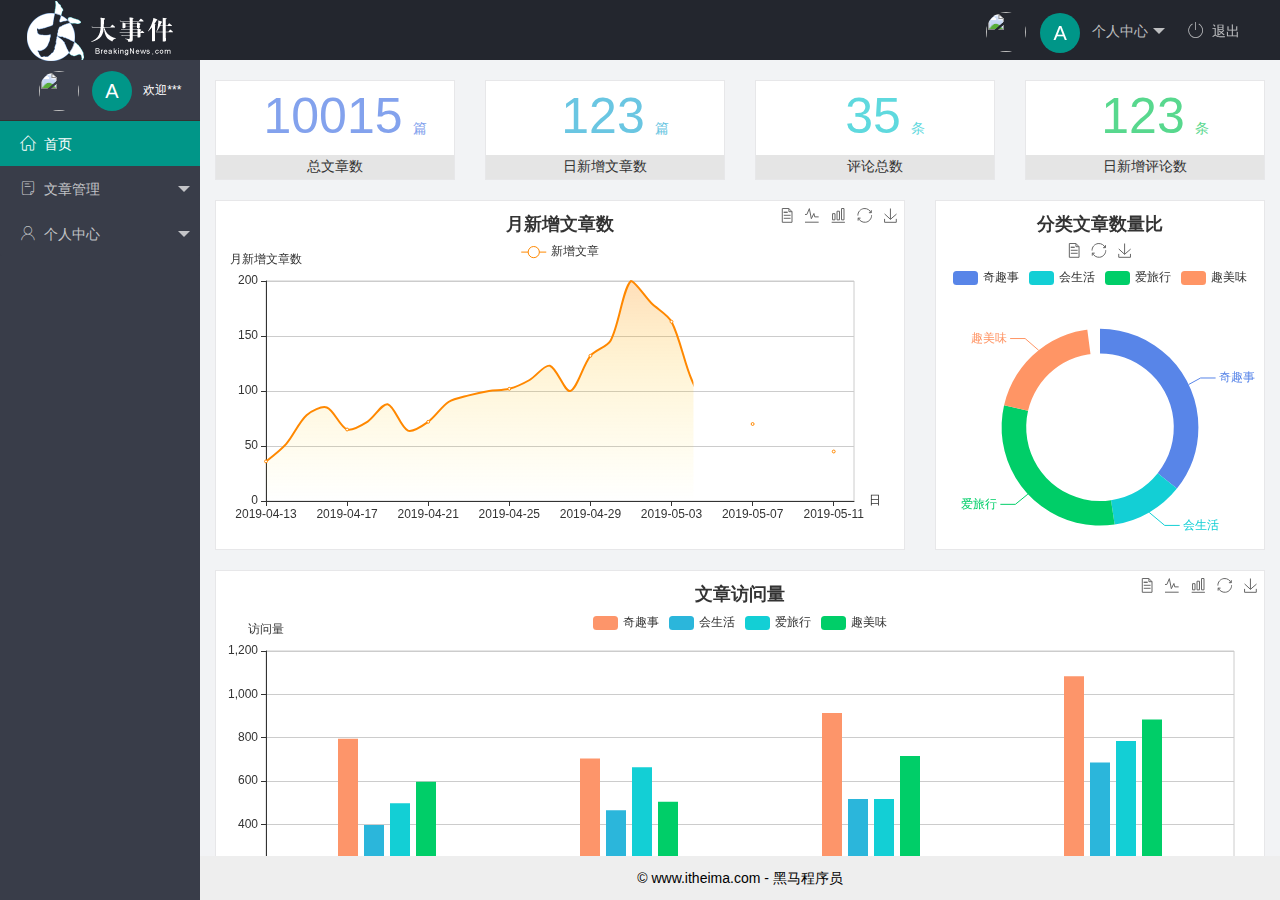
==== commit 3f2a59a8: "用户中心功能开发完成" ====
--- a/index.html
+++ b/index.html
@@ -26,9 +26,9 @@
                         个人中心
                     </a>
                     <dl class="layui-nav-child">
-                        <dd><a href="">基本资料</a></dd>
-                        <dd><a href="">更换头像</a></dd>
-                        <dd><a href="">重置密码</a></dd>
+                        <dd><a href="user/user_info.html" target="fm">基本资料</a></dd>
+                        <dd><a href="user/user_avatar.html" target="fm">更换头像</a></dd>
+                        <dd><a href="user/user_pwd.html" target="fm">重置密码</a></dd>
                     </dl>
                 </li>
                 <li class="layui-nav-item"><a href="javascript:;" id="loginOut"><span
@@ -66,13 +66,16 @@
                         <a href="javascript:;"><span class="iconfont icon-user"></span>个人中心</a>
                         <dl class="layui-nav-child">
                             <dd>
-                                <a href="javascript:;"><i class="layui-icon layui-icon-file-b"></i> 基本资料</a>
+                                <a href="user/user_info.html" target="fm"><i class="layui-icon layui-icon-file-b"></i>
+                                    基本资料</a>
                             </dd>
                             <dd>
-                                <a href="javascript:;"><i class="layui-icon layui-icon-face-smile-b"></i> 更换头像</a>
+                                <a href="user/user_avatar.html" target="fm"><i
+                                        class="layui-icon layui-icon-face-smile-b"></i> 更换头像</a>
                             </dd>
                             <dd>
-                                <a href="javascript:;"><i class="layui-icon layui-icon-password"></i> 重置密码</a>
+                                <a href="user/user_pwd.html" target="fm"><i class="layui-icon layui-icon-password"></i>
+                                    重置密码</a>
                             </dd>
                         </dl>
                     </li>
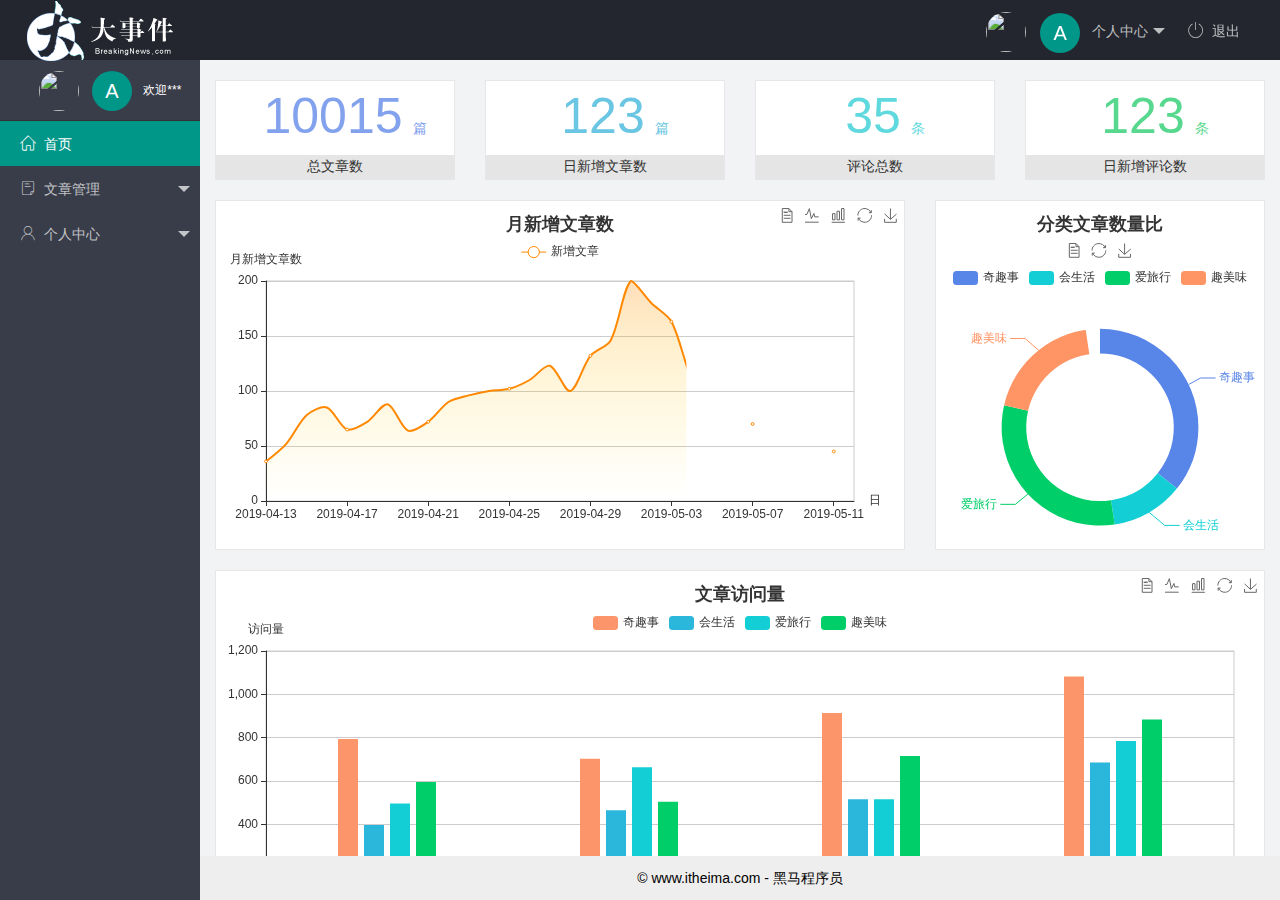
==== commit 5d31ad69: "文章发布功能完成" ====
--- a/index.html
+++ b/index.html
@@ -52,13 +52,16 @@
                         <a class="" href="javascript:;"><span class="iconfont icon-16"></span>文章管理</a>
                         <dl class="layui-nav-child">
                             <dd>
-                                <a href="javascript:;"><i class="layui-icon layui-icon-app"></i> 文章类别</a>
+                                <a href="article/art_cate.html" target="fm"><i class="layui-icon layui-icon-app"></i>
+                                    文章类别</a>
                             </dd>
                             <dd>
-                                <a href="javascript:;"><i class="layui-icon layui-icon-list"></i> 文章列表</a>
+                                <a href="article/art_list.html" target="fm"><i class="layui-icon layui-icon-list"></i>
+                                    文章列表</a>
                             </dd>
                             <dd>
-                                <a href="javascript:;"><i class="layui-icon layui-icon-release"></i> 发布文章</a>
+                                <a href="article/art_pub.html" target="fm"><i class="layui-icon layui-icon-release"></i>
+                                    发布文章</a>
                             </dd>
                         </dl>
                     </li>
